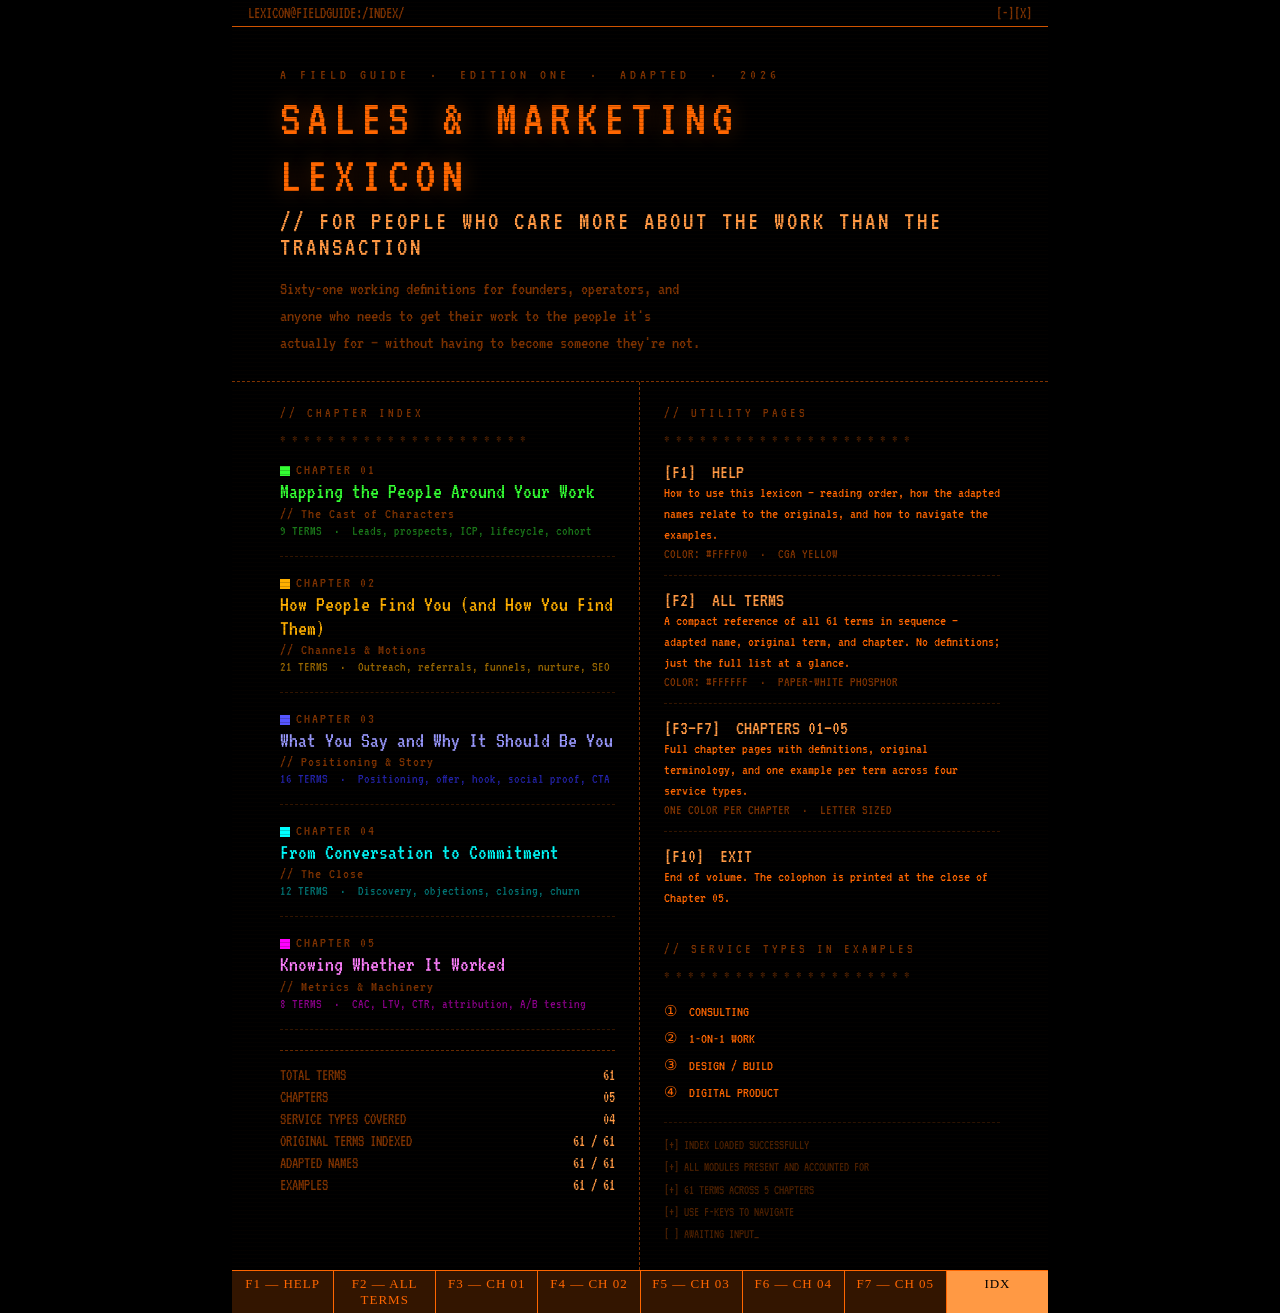
==== lexicon-tabbed.html @ b5d425e4 "Add lexicon-tabbed.html: 2-tab prototype (IDX + F2)" ====
<!DOCTYPE html>
<html lang="en">
<head>
<meta charset="UTF-8">
<meta name="viewport" content="width=816px">
<title>Sales &amp; Marketing Lexicon 2026</title>
<link rel="preconnect" href="https://fonts.googleapis.com">
<link href="https://fonts.googleapis.com/css2?family=VT323&display=swap" rel="stylesheet">
<style>
html,body{margin:0;padding:0;background:#000}
body{display:flex;flex-direction:column;align-items:center}
#app{width:816px}
.tab-panel{display:none}
.fk{cursor:pointer}
</style>
</head>
<body>
<div id="app">

<!-- ═══ TAB: IDX ═══ -->
<div class="tab-panel" data-tab="idx">
<div class="page">
<div class="titlebar">
  <div class="ts">LEXICON@FIELDGUIDE:/INDEX/</div>
  <div class="ts">[-][X]</div>
</div>
<div class="main">
  <div class="hero">
    <div class="vol">A FIELD GUIDE &nbsp;·&nbsp; EDITION ONE &nbsp;·&nbsp; ADAPTED &nbsp;·&nbsp; 2026</div>
    <div class="big-title">SALES &amp; MARKETING<br>LEXICON</div>
    <div class="big-sub">// FOR PEOPLE WHO CARE MORE ABOUT THE WORK THAN THE TRANSACTION</div>
    <div class="tagline">Sixty-one working definitions for founders, operators, and anyone who needs to get their work to the people it's actually for — without having to become someone they're not.</div>
  </div>
  <div class="index-body">
    <div class="col-left">
      <div class="sec-label">// CHAPTER INDEX</div>
      <div class="sec-rule">* * * * * * * * * * * * * * * * * * * * *</div>
      <div class="ch-row">
        <div class="ch-num"><span class="ch-dot green-dot"></span>CHAPTER 01</div>
        <div class="ch-name" style="color:#33FF33">Mapping the People Around Your Work</div>
        <div class="ch-sub2">// The Cast of Characters</div>
        <div class="ch-terms" style="color:#1a7a1a">9 TERMS &nbsp;·&nbsp; Leads, prospects, ICP, lifecycle, cohort</div>
      </div>
      <div class="ch-row">
        <div class="ch-num"><span class="ch-dot amber-dot"></span>CHAPTER 02</div>
        <div class="ch-name" style="color:#FFB000">How People Find You (and How You Find Them)</div>
        <div class="ch-sub2">// Channels &amp; Motions</div>
        <div class="ch-terms" style="color:#996800">21 TERMS &nbsp;·&nbsp; Outreach, referrals, funnels, nurture, SEO</div>
      </div>
      <div class="ch-row">
        <div class="ch-num"><span class="ch-dot blue-dot"></span>CHAPTER 03</div>
        <div class="ch-name" style="color:#9999FF">What You Say and Why It Should Be You</div>
        <div class="ch-sub2">// Positioning &amp; Story</div>
        <div class="ch-terms" style="color:#2222AA">16 TERMS &nbsp;·&nbsp; Positioning, offer, hook, social proof, CTA</div>
      </div>
      <div class="ch-row">
        <div class="ch-num"><span class="ch-dot cyan-dot"></span>CHAPTER 04</div>
        <div class="ch-name" style="color:#00FFFF">From Conversation to Commitment</div>
        <div class="ch-sub2">// The Close</div>
        <div class="ch-terms" style="color:#007777">12 TERMS &nbsp;·&nbsp; Discovery, objections, closing, churn</div>
      </div>
      <div class="ch-row">
        <div class="ch-num"><span class="ch-dot magenta-dot"></span>CHAPTER 05</div>
        <div class="ch-name" style="color:#FF80FF">Knowing Whether It Worked</div>
        <div class="ch-sub2">// Metrics &amp; Machinery</div>
        <div class="ch-terms" style="color:#880088">8 TERMS &nbsp;·&nbsp; CAC, LTV, CTR, attribution, A/B testing</div>
      </div>
      <div class="stats-block">
        <div class="stat-row"><span class="stat-label">TOTAL TERMS</span><span class="stat-val">61</span></div>
        <div class="stat-row"><span class="stat-label">CHAPTERS</span><span class="stat-val">05</span></div>
        <div class="stat-row"><span class="stat-label">SERVICE TYPES COVERED</span><span class="stat-val">04</span></div>
        <div class="stat-row"><span class="stat-label">ORIGINAL TERMS INDEXED</span><span class="stat-val">61 / 61</span></div>
        <div class="stat-row"><span class="stat-label">ADAPTED NAMES</span><span class="stat-val">61 / 61</span></div>
        <div class="stat-row"><span class="stat-label">EXAMPLES</span><span class="stat-val">61 / 61</span></div>
      </div>
    </div>
    <div class="col-right">
      <div class="sec-label">// UTILITY PAGES</div>
      <div class="sec-rule">* * * * * * * * * * * * * * * * * * * * *</div>
      <div class="util-block">
        <div class="util-row">
          <div class="util-key">[F1] &nbsp;HELP</div>
          <div class="util-desc">How to use this lexicon — reading order, how the adapted names relate to the originals, and how to navigate the examples.</div>
          <div class="util-sub">COLOR: #FFFF00 &nbsp;·&nbsp; CGA YELLOW</div>
        </div>
        <div class="util-row">
          <div class="util-key">[F2] &nbsp;ALL TERMS</div>
          <div class="util-desc">A compact reference of all 61 terms in sequence — adapted name, original term, and chapter. No definitions; just the full list at a glance.</div>
          <div class="util-sub">COLOR: #FFFFFF &nbsp;·&nbsp; PAPER-WHITE PHOSPHOR</div>
        </div>
        <div class="util-row">
          <div class="util-key">[F3–F7] &nbsp;CHAPTERS 01–05</div>
          <div class="util-desc">Full chapter pages with definitions, original terminology, and one example per term across four service types.</div>
          <div class="util-sub">ONE COLOR PER CHAPTER &nbsp;·&nbsp; LETTER SIZED</div>
        </div>
        <div class="util-row">
          <div class="util-key">[F10] &nbsp;EXIT</div>
          <div class="util-desc">End of volume. The colophon is printed at the close of Chapter 05.</div>
        </div>
      </div>
      <div class="sec-label" style="margin-top:20px">// SERVICE TYPES IN EXAMPLES</div>
      <div class="sec-rule">* * * * * * * * * * * * * * * * * * * * *</div>
      <div style="color:#FF6600;font-size:15px;line-height:1.8">
        <div>① &nbsp;CONSULTING</div>
        <div>② &nbsp;1-ON-1 WORK</div>
        <div>③ &nbsp;DESIGN / BUILD</div>
        <div>④ &nbsp;DIGITAL PRODUCT</div>
      </div>
      <div class="syslog">
        [+] INDEX LOADED SUCCESSFULLY<br>
        [+] ALL MODULES PRESENT AND ACCOUNTED FOR<br>
        [+] 61 TERMS ACROSS 5 CHAPTERS<br>
        [+] USE F-KEYS TO NAVIGATE<br>
        [&nbsp;] AWAITING INPUT<span class="blink">_</span>
      </div>
    </div>
  </div>
</div>
</div>
</div>

<!-- ═══ TAB: F2 — ALL TERMS ═══ -->
<div class="tab-panel" data-tab="f2">
<div class="page">
<div class="titlebar">
  <div class="ts">LEXICON@FIELDGUIDE:/ALL_TERMS/</div>
  <div class="ts">[-][X]</div>
</div>
<div class="ph" style="display:flex;justify-content:space-between;align-items:center">
  <div>
    <div class="ch-title">F 2 &nbsp;&nbsp; — &nbsp;&nbsp; A L L &nbsp; T E R M S</div>
    <div class="ch-sub">// FULL INDEX · 61 TERMS · 5 CHAPTERS · ADAPTED + ORIGINAL</div>
  </div>
  <div style="text-align:right;color:#666666;font-size:14px;letter-spacing:2px">VOL I OF I &nbsp;·&nbsp; ADAPTED ED.</div>
</div>
<div class="body">
  <div class="col">
    <div class="st" style="color:#33FF33">C H . 0 1 &nbsp;—&nbsp; P E O P L E</div>
    <div class="sr">* * * * * * * * * * * * * * * * * *</div>
    <div class="tr"><div style="color:#1a7a1a;font-size:13px">01</div><div class="tn" style="color:#80FF80">Contact</div><div class="to" style="color:#1a7a1a">// Lead</div></div>
    <div class="tr"><div style="color:#1a7a1a;font-size:13px">02</div><div class="tn" style="color:#80FF80">Unknown Contact</div><div class="to" style="color:#1a7a1a">// Cold Lead</div></div>
    <div class="tr"><div style="color:#1a7a1a;font-size:13px">03</div><div class="tn" style="color:#80FF80">Already-Curious Contact</div><div class="to" style="color:#1a7a1a">// Warm Lead</div></div>
    <div class="tr"><div style="color:#1a7a1a;font-size:13px">04</div><div class="tn" style="color:#80FF80">Relationship Contact</div><div class="to" style="color:#1a7a1a">// Friendly Informal</div></div>
    <div class="tr"><div style="color:#1a7a1a;font-size:13px">05</div><div class="tn" style="color:#80FF80">Good-Fit Contact</div><div class="to" style="color:#1a7a1a">// Qualified Lead</div></div>
    <div class="tr"><div style="color:#1a7a1a;font-size:13px">06</div><div class="tn" style="color:#80FF80">Someone You're Exploring With</div><div class="to" style="color:#1a7a1a">// Prospect</div></div>
    <div class="tr"><div style="color:#1a7a1a;font-size:13px">07</div><div class="tn" style="color:#80FF80">Your Ideal Person</div><div class="to" style="color:#1a7a1a">// ICP — Ideal Collaborator Profile</div></div>
    <div class="tr"><div style="color:#1a7a1a;font-size:13px">08</div><div class="tn" style="color:#80FF80">Where Someone Is With Your Work</div><div class="to" style="color:#1a7a1a">// Lifecycle Stage</div></div>
    <div class="tr"><div style="color:#1a7a1a;font-size:13px">09</div><div class="tn" style="color:#80FF80">A Group You Learn From Together</div><div class="to" style="color:#1a7a1a">// Cohort</div></div>
    <div class="st" style="color:#FFB000;margin-top:12px">C H . 0 2 &nbsp;—&nbsp; C H A N N E L S</div>
    <div class="sr">* * * * * * * * * * * * * * * * * *</div>
    <div class="tr"><div style="color:#996800;font-size:13px">10</div><div class="tn" style="color:#FFD066">Reaching Out Directly</div><div class="to" style="color:#996800">// Direct Outreach</div></div>
    <div class="tr"><div style="color:#996800;font-size:13px">11</div><div class="tn" style="color:#FFD066">Reaching Out Cold</div><div class="to" style="color:#996800">// Cold Outreach / Cold Email / Cold Call</div></div>
    <div class="tr"><div style="color:#996800;font-size:13px">12</div><div class="tn" style="color:#FFD066">An Introduction Through Someone You Both Know</div><div class="to" style="color:#996800">// Warm Intro</div></div>
    <div class="tr"><div style="color:#996800;font-size:13px">13</div><div class="tn" style="color:#FFD066">A Recommendation</div><div class="to" style="color:#996800">// Referral</div></div>
    <div class="tr"><div style="color:#996800;font-size:13px">14</div><div class="tn" style="color:#FFD066">People Finding You Naturally</div><div class="to" style="color:#996800">// Organic Reach / Organic Marketing</div></div>
    <div class="tr"><div style="color:#996800;font-size:13px">15</div><div class="tn" style="color:#FFD066">Sharing Without Paid Promotion</div><div class="to" style="color:#996800">// Organic Socials</div></div>
    <div class="tr"><div style="color:#996800;font-size:13px">16</div><div class="tn" style="color:#FFD066">A Gap Worth Filling</div><div class="to" style="color:#996800">// Hole in the Market</div></div>
    <div class="tr"><div style="color:#996800;font-size:13px">17</div><div class="tn" style="color:#FFD066">Scrappy, Creative Visibility</div><div class="to" style="color:#996800">// Pirate Marketing</div></div>
    <div class="tr"><div style="color:#996800;font-size:13px">18</div><div class="tn" style="color:#FFD066">Experimenting to Find What Reaches People</div><div class="to" style="color:#996800">// Growth Hacking</div></div>
    <div class="tr"><div style="color:#996800;font-size:13px">19</div><div class="tn" style="color:#FFD066">Unexpected Presence</div><div class="to" style="color:#996800">// Guerrilla Marketing</div></div>
    <div class="tr"><div style="color:#996800;font-size:13px">20</div><div class="tn" style="color:#FFD066">Collaborating to Reach Each Other's Communities</div><div class="to" style="color:#996800">// Partnerships / Co-marketing</div></div>
  </div>
  <div class="col">
    <div class="st" style="color:#FFB000">C H . 0 2 &nbsp;( C O N T I N U E D )</div>
    <div class="sr">* * * * * * * * * * * * * * * * * *</div>
    <div class="tr"><div style="color:#996800;font-size:13px">21</div><div class="tn" style="color:#FFD066">A Series of Touchpoints Over Time</div><div class="to" style="color:#996800">// Sequence / Drip Campaign</div></div>
    <div class="tr"><div style="color:#996800;font-size:13px">22</div><div class="tn" style="color:#FFD066">A Moment of Contact</div><div class="to" style="color:#996800">// Touchpoint</div></div>
    <div class="tr"><div style="color:#996800;font-size:13px">23</div><div class="tn" style="color:#FFD066">Staying in Touch</div><div class="to" style="color:#996800">// Follow-up</div></div>
    <div class="tr"><div style="color:#996800;font-size:13px">24</div><div class="tn" style="color:#FFD066">Staying Present for Someone Not Ready Yet</div><div class="to" style="color:#996800">// Nurturing</div></div>
    <div class="tr"><div style="color:#996800;font-size:13px">25</div><div class="tn" style="color:#FFD066">The Path from Discovery to Engagement</div><div class="to" style="color:#996800">// Funnel</div></div>
    <div class="tr"><div style="color:#996800;font-size:13px">26</div><div class="tn" style="color:#FFD066">Early / Middle / Late in Someone's Journey</div><div class="to" style="color:#996800">// TOFU / MOFU / BOFU</div></div>
    <div class="tr"><div style="color:#996800;font-size:13px">27</div><div class="tn" style="color:#FFD066">Something Useful You Offer Freely</div><div class="to" style="color:#996800">// Lead Magnet</div></div>
    <div class="tr"><div style="color:#996800;font-size:13px">28</div><div class="tn" style="color:#FFD066">A Focused Page for One Purpose</div><div class="to" style="color:#996800">// Landing Page</div></div>
    <div class="tr"><div style="color:#996800;font-size:13px">29</div><div class="tn" style="color:#FFD066">What Someone Sees First</div><div class="to" style="color:#996800">// Above the Fold</div></div>
    <div class="tr"><div style="color:#996800;font-size:13px">30</div><div class="tn" style="color:#FFD066">Getting Someone's Contact Information</div><div class="to" style="color:#996800">// Contact Capture</div></div>
    <div class="st" style="color:#9999FF;margin-top:12px">C H . 0 3 &nbsp;—&nbsp; P O S I T I O N I N G</div>
    <div class="sr">* * * * * * * * * * * * * * * * * *</div>
    <div class="tr"><div style="color:#2222AA;font-size:13px">31</div><div class="tn" style="color:#BBBBFF">Where You Fit in Someone's Mind</div><div class="to" style="color:#2222AA">// Positioning</div></div>
    <div class="tr"><div style="color:#2222AA;font-size:13px">32</div><div class="tn" style="color:#BBBBFF">Your Core Reason to Choose You</div><div class="to" style="color:#2222AA">// Value Proposition</div></div>
    <div class="tr"><div style="color:#2222AA;font-size:13px">33</div><div class="tn" style="color:#BBBBFF">When the Work Starts Pulling Itself</div><div class="to" style="color:#2222AA">// Product-Market Fit / PMF</div></div>
    <div class="tr"><div style="color:#2222AA;font-size:13px">34</div><div class="tn" style="color:#BBBBFF">What Makes You Distinct and Keeps It That Way</div><div class="to" style="color:#2222AA">// Differentiation / Moat</div></div>
    <div class="tr"><div style="color:#2222AA;font-size:13px">35</div><div class="tn" style="color:#BBBBFF">Your Sharpest Entry Point</div><div class="to" style="color:#2222AA">// Wedge</div></div>
    <div class="tr"><div style="color:#2222AA;font-size:13px">36</div><div class="tn" style="color:#BBBBFF">The First Group You're Actually For</div><div class="to" style="color:#2222AA">// Beachhead Market</div></div>
    <div class="tr"><div style="color:#2222AA;font-size:13px">37</div><div class="tn" style="color:#BBBBFF">How Big the Space Is and How Much Is Yours</div><div class="to" style="color:#2222AA">// TAM / SAM / SOM</div></div>
    <div class="tr"><div style="color:#2222AA;font-size:13px">38</div><div class="tn" style="color:#BBBBFF">Defining What You Do Rather Than Competing</div><div class="to" style="color:#2222AA">// Category Creation</div></div>
    <div class="tr"><div style="color:#2222AA;font-size:13px">39</div><div class="tn" style="color:#BBBBFF">The Opening That Earns Attention</div><div class="to" style="color:#2222AA">// Hook</div></div>
    <div class="tr"><div style="color:#2222AA;font-size:13px">40</div><div class="tn" style="color:#BBBBFF">A Brief Clear Explanation of What You Do</div><div class="to" style="color:#2222AA">// Pitch / Elevator Pitch</div></div>
  </div>
  <div class="col">
    <div class="st" style="color:#9999FF">C H . 0 3 &nbsp;( C O N T I N U E D )</div>
    <div class="sr">* * * * * * * * * * * * * * * * * *</div>
    <div class="tr"><div style="color:#2222AA;font-size:13px">41</div><div class="tn" style="color:#BBBBFF">The Full Proposition</div><div class="to" style="color:#2222AA">// Offer</div></div>
    <div class="tr"><div style="color:#2222AA;font-size:13px">42</div><div class="tn" style="color:#BBBBFF">The Three Jobs of a Page</div><div class="to" style="color:#2222AA">// Headline, Subhead &amp; Body</div></div>
    <div class="tr"><div style="color:#2222AA;font-size:13px">43</div><div class="tn" style="color:#BBBBFF">Evidence That Others Found It Valuable</div><div class="to" style="color:#2222AA">// Social Proof</div></div>
    <div class="tr"><div style="color:#2222AA;font-size:13px">44</div><div class="tn" style="color:#BBBBFF">A Real Reason to Act Now Rather Than Later</div><div class="to" style="color:#2222AA">// Urgency / Scarcity</div></div>
    <div class="tr"><div style="color:#2222AA;font-size:13px">45</div><div class="tn" style="color:#BBBBFF">The One Thing You're Asking Someone to Do</div><div class="to" style="color:#2222AA">// Call to Action / CTA</div></div>
    <div class="tr"><div style="color:#2222AA;font-size:13px">46</div><div class="tn" style="color:#BBBBFF">Plainly Asking for What You Want</div><div class="to" style="color:#2222AA">// Direct Ask</div></div>
    <div class="st" style="color:#00FFFF;margin-top:10px">C H . 0 4 &nbsp;—&nbsp; C O M M I T M E N T</div>
    <div class="sr">* * * * * * * * * * * * * * * * * *</div>
    <div class="tr"><div style="color:#007777;font-size:13px">47</div><div class="tn" style="color:#80FFFF">The First Real Conversation</div><div class="to" style="color:#007777">// Discovery Call</div></div>
    <div class="tr"><div style="color:#007777;font-size:13px">48</div><div class="tn" style="color:#80FFFF">Showing What You Do in Context</div><div class="to" style="color:#007777">// Demo</div></div>
    <div class="tr"><div style="color:#007777;font-size:13px">49</div><div class="tn" style="color:#80FFFF">Responding to Hesitation Without Deflecting</div><div class="to" style="color:#007777">// Objection Handling</div></div>
    <div class="tr"><div style="color:#007777;font-size:13px">50</div><div class="tn" style="color:#80FFFF">Testing Whether Someone Is Ready</div><div class="to" style="color:#007777">// Trial Close</div></div>
    <div class="tr"><div style="color:#007777;font-size:13px">51</div><div class="tn" style="color:#80FFFF">The Moment of Decision</div><div class="to" style="color:#007777">// Close</div></div>
    <div class="tr"><div style="color:#007777;font-size:13px">52</div><div class="tn" style="color:#80FFFF">An Invitation Rather Than a Push</div><div class="to" style="color:#007777">// Soft Close</div></div>
    <div class="tr"><div style="color:#007777;font-size:13px">53</div><div class="tn" style="color:#80FFFF">A Direct Request for a Decision Now</div><div class="to" style="color:#007777">// Hard Close</div></div>
    <div class="tr"><div style="color:#007777;font-size:13px">54</div><div class="tn" style="color:#80FFFF">Moving Forward as Though the Decision Is Made</div><div class="to" style="color:#007777">// Assumptive Close</div></div>
    <div class="tr"><div style="color:#007777;font-size:13px">55</div><div class="tn" style="color:#80FFFF">The Paperwork That Makes It Real</div><div class="to" style="color:#007777">// Deal / Contract / LOI</div></div>
    <div class="tr"><div style="color:#007777;font-size:13px">56</div><div class="tn" style="color:#80FFFF">Passing Responsibility to the Next Stage</div><div class="to" style="color:#007777">// Handoff</div></div>
    <div class="tr"><div style="color:#007777;font-size:13px">57</div><div class="tn" style="color:#80FFFF">Any Time Someone Takes the Next Step</div><div class="to" style="color:#007777">// Conversion</div></div>
    <div class="tr"><div style="color:#007777;font-size:13px">58</div><div class="tn" style="color:#80FFFF">People Who Stop Engaging or Leave</div><div class="to" style="color:#007777">// Churn</div></div>
    <div class="st" style="color:#FF80FF;margin-top:10px">C H . 0 5 &nbsp;—&nbsp; M E T R I C S</div>
    <div class="sr">* * * * * * * * * * * * * * * * * *</div>
    <div class="tr"><div style="color:#880088;font-size:13px">59</div><div class="tn" style="color:#FF80FF">What It Actually Costs to Bring Someone New In</div><div class="to" style="color:#880088">// CAC — Customer Acquisition Cost</div></div>
    <div class="tr"><div style="color:#880088;font-size:13px">60</div><div class="tn" style="color:#FF80FF">What One Person Is Worth Over Time</div><div class="to" style="color:#880088">// LTV — Lifetime Value</div></div>
    <div class="tr"><div style="color:#880088;font-size:13px">61</div><div class="tn" style="color:#FF80FF">How Often Interest Turns Into Something Real</div><div class="to" style="color:#880088">// Win Rate / Close Rate</div></div>
    <div class="tr"><div style="color:#880088;font-size:13px">62</div><div class="tn" style="color:#FF80FF">Whether Your Opening Is Doing Its Job</div><div class="to" style="color:#880088">// CTR — Click-Through Rate</div></div>
    <div class="tr"><div style="color:#880088;font-size:13px">63</div><div class="tn" style="color:#FF80FF">Whether People Are Opening What You Send</div><div class="to" style="color:#880088">// Open Rate</div></div>
    <div class="tr"><div style="color:#880088;font-size:13px">64</div><div class="tn" style="color:#FF80FF">Whether People Are Actually Responding</div><div class="to" style="color:#880088">// Reply Rate</div></div>
    <div class="tr"><div style="color:#880088;font-size:13px">65</div><div class="tn" style="color:#FF80FF">Which of Your Efforts Actually Led Here</div><div class="to" style="color:#880088">// Attribution</div></div>
    <div class="tr"><div style="color:#880088;font-size:13px">66</div><div class="tn" style="color:#FF80FF">Replacing Guesswork With a Small Honest Experiment</div><div class="to" style="color:#880088">// A/B Test</div></div>
  </div>
</div>
<div class="syslog">
  [+] ALL TERMS LOADED &nbsp;·&nbsp; 61 TERMS ACROSS 5 CHAPTERS &nbsp;·&nbsp; FOR DEFINITIONS SEE F3–F7 &nbsp;·&nbsp; [&nbsp;] AWAITING INPUT<span class="blink">_</span>
</div>
</div>
</div>

<!-- ═══ SHARED TAB BAR ═══ -->
<div class="fkbar">
  <div class="fk dk" data-tab="f1">F1 — HELP</div>
  <div class="fk dk" data-tab="f2">F2 — ALL TERMS</div>
  <div class="fk dk" data-tab="f3">F3 — CH 01</div>
  <div class="fk dk" data-tab="f4">F4 — CH 02</div>
  <div class="fk dk" data-tab="f5">F5 — CH 03</div>
  <div class="fk dk" data-tab="f6">F6 — CH 04</div>
  <div class="fk dk" data-tab="f7">F7 — CH 05</div>
  <div class="fk dk" data-tab="idx">IDX</div>
</div>

</div><!-- #app -->

<script>
const STYLES = {
  idx: `
*{box-sizing:border-box;margin:0;padding:0}
.page{background:#000;color:#FF6600;font-family:'VT323','Courier New',monospace;width:816px;min-height:1056px;position:relative;overflow:hidden;display:flex;flex-direction:column}
.page::after{content:'';position:absolute;inset:0;background:repeating-linear-gradient(0deg,transparent,transparent 3px,rgba(18,8,0,0.2) 3px,rgba(18,8,0,0.2) 4px);pointer-events:none;z-index:10}
.titlebar{border-bottom:1px solid #FF6600;padding:5px 16px;display:flex;justify-content:space-between;background:#000;flex-shrink:0}
.ts{font-size:16px;color:#803300}
.main{flex:1;display:flex;flex-direction:column;padding:0}
.hero{padding:40px 48px 24px;border-bottom:1px dashed #803300}
.vol{color:#803300;font-size:15px;letter-spacing:4px;margin-bottom:8px}
.big-title{color:#FF6600;font-size:52px;letter-spacing:6px;line-height:1.1;text-shadow:0 0 20px rgba(255,102,0,0.3)}
.big-sub{color:#FF9944;font-size:26px;letter-spacing:3px;margin-top:4px}
.tagline{color:#803300;font-size:18px;line-height:1.5;margin-top:16px;max-width:60ch}
.index-body{display:grid;grid-template-columns:1fr 1fr;flex:1}
.col-left{padding:24px 24px 24px 48px;border-right:1px dashed #803300}
.col-right{padding:24px 48px 24px 24px}
.sec-label{color:#803300;font-size:14px;letter-spacing:3px;margin-bottom:12px}
.sec-rule{color:#4D2000;font-size:14px;margin-bottom:16px}
.ch-row{margin-bottom:18px;padding-bottom:18px;border-bottom:1px dashed #331500}
.ch-row:last-child{border-bottom:none}
.ch-num{color:#803300;font-size:15px;letter-spacing:2px}
.ch-name{font-size:22px;line-height:1.1;margin:2px 0}
.ch-sub2{color:#803300;font-size:15px;letter-spacing:1px}
.ch-terms{color:#4D2000;font-size:14px;margin-top:3px}
.ch-dot{display:inline-block;width:10px;height:10px;margin-right:6px;vertical-align:middle}
.green-dot{background:#33FF33}.amber-dot{background:#FFB000}.blue-dot{background:#5555FF}.cyan-dot{background:#00FFFF}.magenta-dot{background:#FF00FF}
.util-block{margin-top:0}
.util-row{margin-bottom:14px;padding-bottom:14px;border-bottom:1px dashed #331500}
.util-row:last-child{border-bottom:none}
.util-key{font-size:20px;color:#FF9944}
.util-desc{color:#FF6600;font-size:15px;line-height:1.4}
.util-sub{color:#803300;font-size:14px;margin-top:2px}
.stats-block{margin-top:20px;padding-top:16px;border-top:1px dashed #803300}
.stat-row{display:flex;justify-content:space-between;font-size:16px;margin-bottom:6px}
.stat-label{color:#803300}
.stat-val{color:#FF9944}
.syslog{color:#4D2000;font-size:13px;line-height:1.7;margin-top:16px;padding-top:12px;border-top:1px dashed #331500}
.blink{animation:bl 1.1s step-end infinite}
@keyframes bl{0%,100%{opacity:1}50%{opacity:0}}
.fkbar{border-top:1px solid #FF6600;display:flex;background:#000;z-index:11}
.fk{flex:1;border-right:1px solid #FF6600;padding:5px 2px;text-align:center;font-size:13px;letter-spacing:1px;cursor:pointer}
.fk:last-child{border-right:none}
.dk{background:#331500;color:#FF6600}
.ak{background:#FF9944;color:#000}
`,
  f2: `
*{box-sizing:border-box;margin:0;padding:0}
.page{background:#000;color:#FFFFFF;font-family:'VT323','Courier New',monospace;width:816px;min-height:1056px;position:relative;overflow:hidden;display:flex;flex-direction:column}
.page::after{content:'';position:absolute;inset:0;background:repeating-linear-gradient(0deg,transparent,transparent 3px,rgba(15,15,15,0.15) 3px,rgba(15,15,15,0.15) 4px);pointer-events:none;z-index:10}
.titlebar{border-bottom:1px solid #FFFFFF;padding:5px 16px;display:flex;justify-content:space-between;background:#000;flex-shrink:0}
.ts{font-size:16px;color:#666666}
.ph{padding:10px 20px;border-bottom:1px dashed #666666}
.ch-title{font-size:20px;color:#FFFFFF;letter-spacing:4px}
.ch-sub{color:#666666;font-size:15px;letter-spacing:2px}
.body{flex:1;display:grid;grid-template-columns:1fr 1fr 1fr;padding:0}
.col{padding:10px 12px;border-right:1px dashed #333333}
.col:last-child{border-right:none}
.st{font-size:15px;letter-spacing:3px;margin-bottom:4px}
.sr{color:#333333;font-size:13px;margin-bottom:6px}
.tr{margin-bottom:5px;padding-bottom:5px;border-bottom:1px solid #111111}
.tr:last-child{border-bottom:none;margin-bottom:0}
.tn{font-size:16px;line-height:1.15;display:inline}
.to{font-size:13px;line-height:1.2}
.syslog{color:#333333;font-size:13px;line-height:1.6;padding:8px 20px;border-top:1px dashed #333333;flex-shrink:0}
.blink{animation:bl 1.1s step-end infinite}
@keyframes bl{0%,100%{opacity:1}50%{opacity:0}}
.fkbar{border-top:1px solid #FFFFFF;display:flex;background:#000;z-index:11}
.fk{flex:1;border-right:1px solid #FFFFFF;padding:5px 2px;text-align:center;font-size:13px;letter-spacing:1px;cursor:pointer}
.fk:last-child{border-right:none}
.dk{background:#1a1a1a;color:#FFFFFF}
.ak{background:#CCCCCC;color:#000}
`
};

function switchTab(id) {
  if (!STYLES[id]) return;
  let s = document.getElementById('tab-style');
  if (!s) { s = document.createElement('style'); s.id = 'tab-style'; document.head.appendChild(s); }
  s.textContent = STYLES[id];
  document.querySelectorAll('.tab-panel').forEach(p => p.style.display = p.dataset.tab === id ? 'block' : 'none');
  document.querySelectorAll('.fk').forEach(b => b.className = 'fk ' + (b.dataset.tab === id ? 'ak' : 'dk'));
}

document.querySelectorAll('.fk').forEach(b => b.addEventListener('click', () => switchTab(b.dataset.tab)));
switchTab('idx');
</script>
</body>
</html>
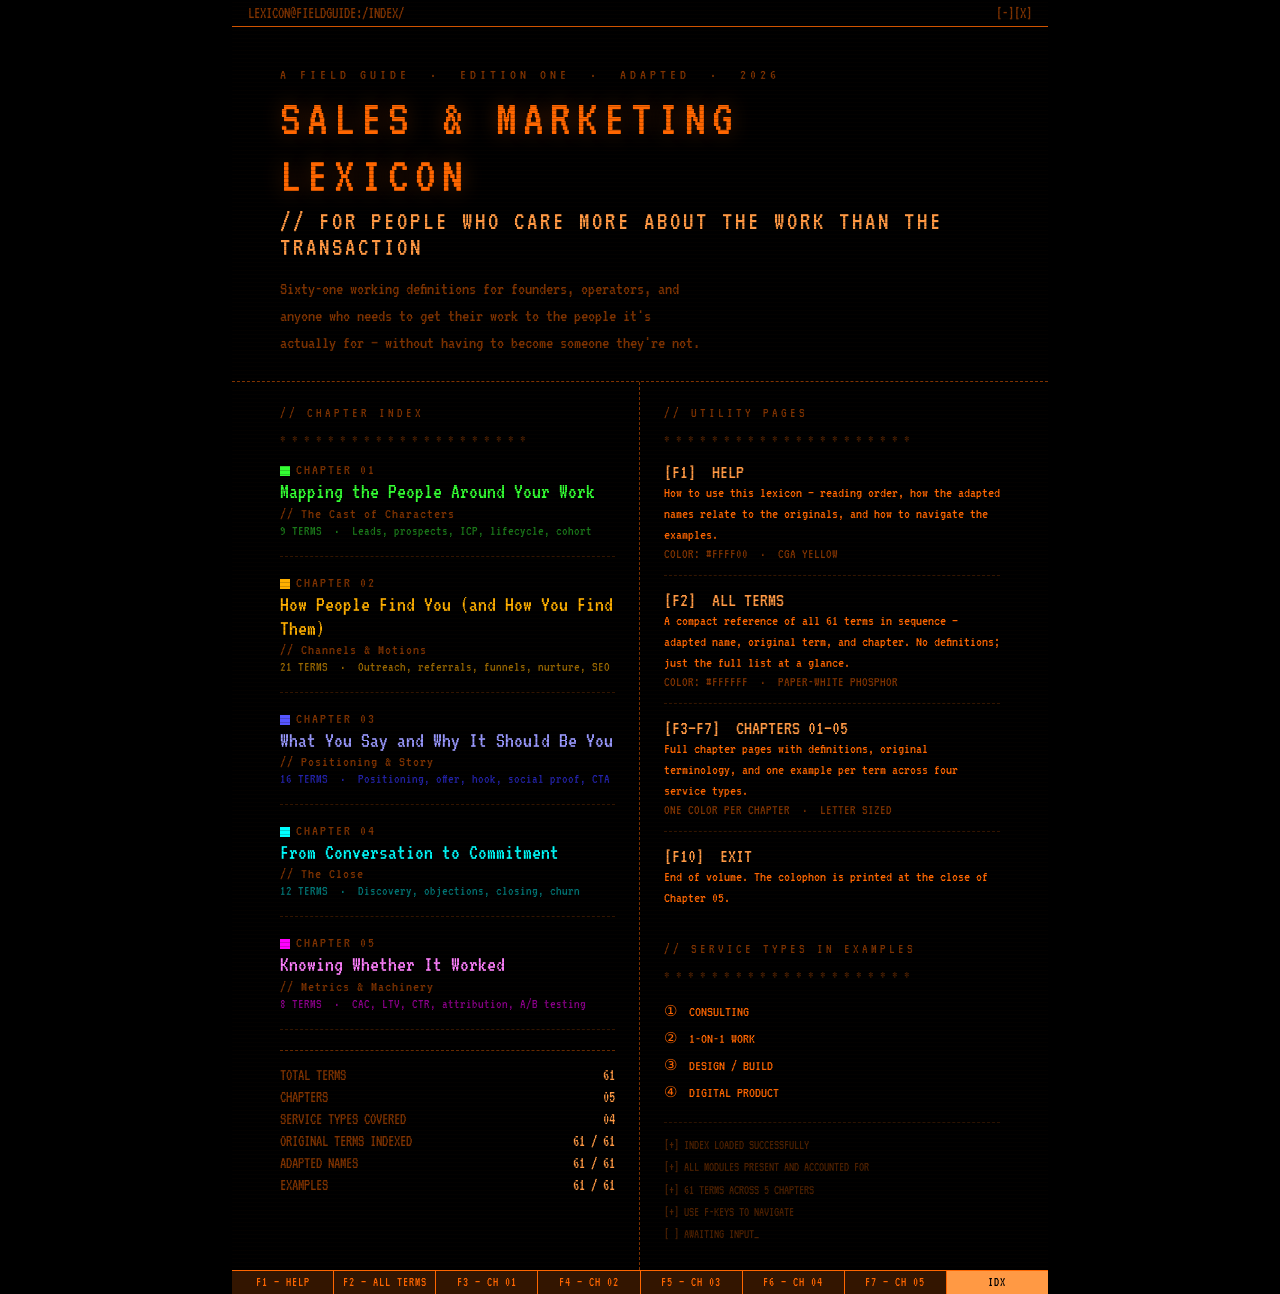
==== commit 820fa1c0: "Fix tab bar font to match body (VT323)" ====
--- a/lexicon-tabbed.html
+++ b/lexicon-tabbed.html
@@ -11,7 +11,7 @@
 body{display:flex;flex-direction:column;align-items:center}
 #app{width:816px}
 .tab-panel{display:none}
-.fk{cursor:pointer}
+.fk{cursor:pointer;font-family:'VT323','Courier New',monospace}
 </style>
 </head>
 <body>
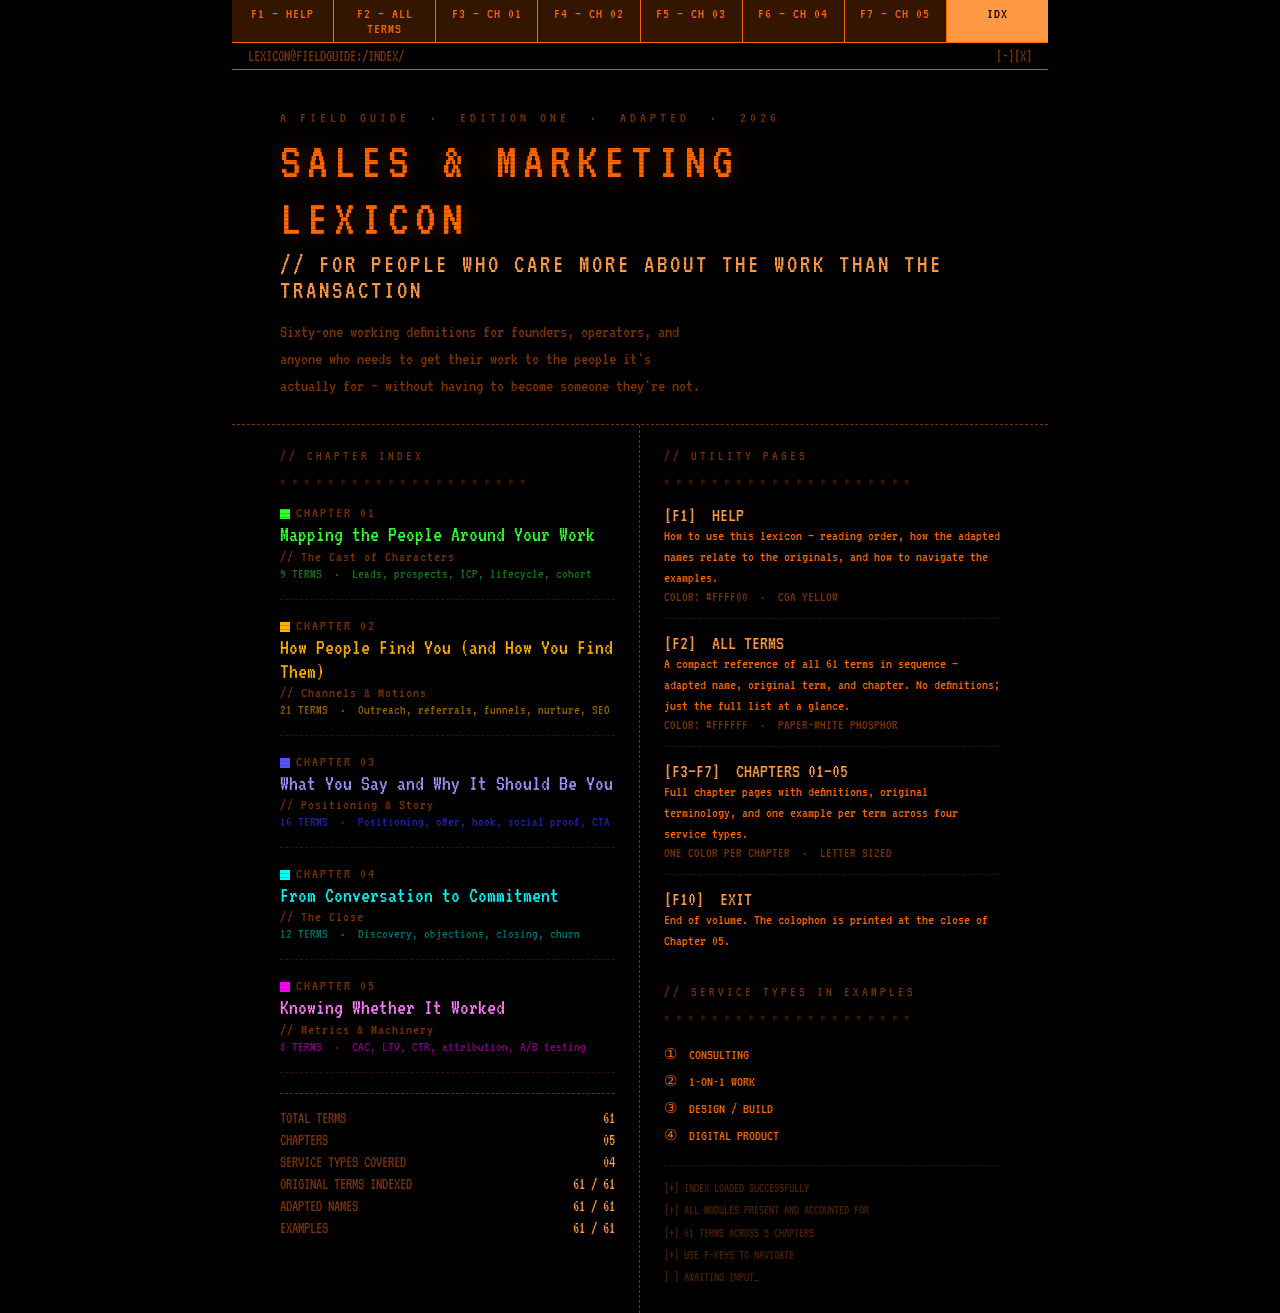
==== commit 45c467eb: "Move tab bar to top of page" ====
--- a/lexicon-tabbed.html
+++ b/lexicon-tabbed.html
@@ -6,18 +6,30 @@
 <title>Sales &amp; Marketing Lexicon 2026</title>
 <link rel="preconnect" href="https://fonts.googleapis.com">
 <link href="https://fonts.googleapis.com/css2?family=VT323&display=swap" rel="stylesheet">
+<link id="tab-style" rel="stylesheet" href="styles/tab-idx.css">
 <style>
 html,body{margin:0;padding:0;background:#000}
 body{display:flex;flex-direction:column;align-items:center}
 #app{width:816px}
 .tab-panel{display:none}
-.fk{cursor:pointer;font-family:'VT323','Courier New',monospace}
 </style>
 </head>
 <body>
 <div id="app">
 
-<!-- ═══ TAB: IDX ═══ -->
+<!-- ═══ SHARED TAB BAR ═══ -->
+<div class="fkbar">
+  <div class="fk dk" data-tab="f1">F1 — HELP</div>
+  <div class="fk dk" data-tab="f2">F2 — ALL TERMS</div>
+  <div class="fk dk" data-tab="f3">F3 — CH 01</div>
+  <div class="fk dk" data-tab="f4">F4 — CH 02</div>
+  <div class="fk dk" data-tab="f5">F5 — CH 03</div>
+  <div class="fk dk" data-tab="f6">F6 — CH 04</div>
+  <div class="fk dk" data-tab="f7">F7 — CH 05</div>
+  <div class="fk dk" data-tab="idx">IDX</div>
+</div>
+
+<!-- ═══ IDX — INDEX ═══ -->
 <div class="tab-panel" data-tab="idx">
 <div class="page">
 <div class="titlebar">
@@ -119,7 +131,103 @@
 </div>
 </div>
 
-<!-- ═══ TAB: F2 — ALL TERMS ═══ -->
+<!-- ═══ F1 — HELP ═══ -->
+<div class="tab-panel" data-tab="f1">
+<div class="page">
+<div class="titlebar">
+  <div class="ts">LEXICON@FIELDGUIDE:/HELP/</div>
+  <div class="ts">[-][X]</div>
+</div>
+<div class="ph" style="display:flex;justify-content:space-between;align-items:flex-start">
+  <div>
+    <div class="ch-title">F 1 &nbsp;&nbsp; — &nbsp;&nbsp; H E L P</div>
+    <div class="ch-sub">// HOW TO READ AND USE THIS LEXICON</div>
+  </div>
+  <div style="text-align:right">
+    <div style="color:#444400;font-size:14px;letter-spacing:2px">UTILITY PAGE &nbsp;·&nbsp; ADAPTED ED.</div>
+    <div style="display:flex;gap:16px;justify-content:flex-end;margin-top:4px">
+      <div style="font-size:14px;color:#FFFF00">TOTAL TERMS <span style="color:#FFFF88">61</span></div>
+      <div style="font-size:14px;color:#FFFF00">STATUS <span class="tag">LOADED</span></div>
+    </div>
+  </div>
+</div>
+<div class="main">
+  <div class="col">
+    <div class="st">W H A T &nbsp; T H I S &nbsp; I S</div>
+    <div class="sr">* * * * * * * * * * * * * * * * * * * * *</div>
+    <div class="block">
+      <div class="bh">An adapted vocabulary guide</div>
+      <div class="bd">This lexicon takes the standard language of sales and marketing and reframes it for people whose primary motivation is their work — not the transaction. Every term has been renamed to describe its actual function, with the original industry term kept in brackets so you can use both languages fluently.</div>
+    </div>
+    <div class="block">
+      <div class="bh">Who it's for</div>
+      <div class="bd">Consultants, coaches, designers, developers, and anyone selling a digital product who needs to understand the mechanics of connecting their work to the people who need it — without adopting the mindset of a salesperson.</div>
+    </div>
+    <div class="block">
+      <div class="bh">How the terms are structured</div>
+      <div class="bd">Each entry has three parts:</div>
+      <div class="bsub">
+        <span style="color:#FFFF88">ADAPTED NAME</span> — what the term actually describes in plain language<br>
+        <span style="color:#888800">// ORIGINAL TERM</span> — the industry-standard name you'll encounter in the wild<br>
+        <span style="color:#FFFF00">DEFINITION</span> — what it means and why it matters<br>
+        <span style="color:#444400">[+] EXAMPLE</span> — one concrete example from one of four service types
+      </div>
+    </div>
+    <div class="block">
+      <div class="bh">The four service types in examples</div>
+      <div class="bsub" style="line-height:1.9">
+        <span style="color:#FFFF88">① CONSULTING</span> — advisory or strategic engagements<br>
+        <span style="color:#FFFF88">② 1-ON-1 WORK</span> — coaching, mentoring, therapy, tutoring<br>
+        <span style="color:#FFFF88">③ DESIGN / BUILD</span> — client projects, commissioned work<br>
+        <span style="color:#FFFF88">④ DIGITAL PRODUCT</span> — courses, tools, templates, software
+      </div>
+    </div>
+    <div class="block">
+      <div class="bh">Reading order</div>
+      <div class="bd">Chapters are designed to follow the natural arc of getting work to people: first understand who they are (Ch.01), then how to reach them (Ch.02), then what to say (Ch.03), then how to reach agreement (Ch.04), then how to measure what worked (Ch.05). You can also dip in anywhere.</div>
+    </div>
+  </div>
+  <div class="col">
+    <div class="st">N A V I G A T I O N</div>
+    <div class="sr">* * * * * * * * * * * * * * * * * * * * *</div>
+    <div class="block">
+      <div class="bh">Function key reference</div>
+      <div style="margin-top:6px">
+        <div class="nav-row"><div class="nav-key">F1</div><div class="nav-desc">HELP — this page. How the lexicon works, how terms are structured, how to navigate.</div></div>
+        <div class="nav-row"><div class="nav-key">F2</div><div class="nav-desc">ALL TERMS — compact full-index of all 61 terms. Adapted names, originals, and chapter reference. No definitions.</div></div>
+        <div class="nav-row"><div class="nav-key">F3</div><div class="nav-desc" style="color:#33FF33">CHAPTER 01 — Mapping the People Around Your Work (9 terms)</div></div>
+        <div class="nav-row"><div class="nav-key">F4</div><div class="nav-desc" style="color:#FFB000">CHAPTER 02 — How People Find You and How You Find Them (21 terms)</div></div>
+        <div class="nav-row"><div class="nav-key">F5</div><div class="nav-desc" style="color:#9999FF">CHAPTER 03 — What You Say and Why It Should Be You (16 terms)</div></div>
+        <div class="nav-row"><div class="nav-key">F6</div><div class="nav-desc" style="color:#00FFFF">CHAPTER 04 — From Conversation to Commitment (12 terms)</div></div>
+        <div class="nav-row"><div class="nav-key">F7</div><div class="nav-desc" style="color:#FF80FF">CHAPTER 05 — Knowing Whether It Worked (8 terms)</div></div>
+        <div class="nav-row"><div class="nav-key">IDX</div><div class="nav-desc">INDEX — overview of all chapters and utility pages.</div></div>
+      </div>
+    </div>
+    <div class="block">
+      <div class="bh">Color coding</div>
+      <div class="bsub" style="line-height:2">
+        <span class="color-swatch" style="background:#33FF33"></span><span style="color:#33FF33">Phosphor Green</span> &nbsp;Ch.01 — People<br>
+        <span class="color-swatch" style="background:#FFB000"></span><span style="color:#FFB000">Phosphor Amber</span> &nbsp;Ch.02 — Channels<br>
+        <span class="color-swatch" style="background:#5555FF"></span><span style="color:#9999FF">CGA Blue</span> &nbsp;Ch.03 — Positioning<br>
+        <span class="color-swatch" style="background:#00FFFF"></span><span style="color:#00FFFF">Cyan</span> &nbsp;Ch.04 — Commitment<br>
+        <span class="color-swatch" style="background:#FF00FF"></span><span style="color:#FF80FF">Magenta</span> &nbsp;Ch.05 — Metrics<br>
+        <span class="color-swatch" style="background:#FF6600"></span><span style="color:#FF9944">C64 Orange</span> &nbsp;Index<br>
+        <span class="color-swatch" style="background:#FFFF00"></span><span style="color:#FFFF88">CGA Yellow</span> &nbsp;Help (this page)<br>
+        <span class="color-swatch" style="background:#FFFFFF"></span><span style="color:#FFF">Paper White</span> &nbsp;All Terms
+      </div>
+    </div>
+    <div class="syslog">
+      [+] HELP MODULE LOADED<br>
+      [+] ALL PAGES PRESENT: INDEX + HELP + ALL TERMS + CH01–CH05<br>
+      [+] USE F-KEYS TO NAVIGATE<br>
+      [&nbsp;] AWAITING INPUT<span class="blink">_</span>
+    </div>
+  </div>
+</div>
+</div>
+</div>
+
+<!-- ═══ F2 — ALL TERMS ═══ -->
 <div class="tab-panel" data-tab="f2">
 <div class="page">
 <div class="titlebar">
@@ -227,105 +335,363 @@
 </div>
 </div>
 
-<!-- ═══ SHARED TAB BAR ═══ -->
-<div class="fkbar">
-  <div class="fk dk" data-tab="f1">F1 — HELP</div>
-  <div class="fk dk" data-tab="f2">F2 — ALL TERMS</div>
-  <div class="fk dk" data-tab="f3">F3 — CH 01</div>
-  <div class="fk dk" data-tab="f4">F4 — CH 02</div>
-  <div class="fk dk" data-tab="f5">F5 — CH 03</div>
-  <div class="fk dk" data-tab="f6">F6 — CH 04</div>
-  <div class="fk dk" data-tab="f7">F7 — CH 05</div>
-  <div class="fk dk" data-tab="idx">IDX</div>
-</div>
+<!-- ═══ F3 — CHAPTER 01 (GREEN) ═══ -->
+<div class="tab-panel" data-tab="f3">
+<div class="page">
+  <div class="titlebar">
+    <div class="titlebar-side">LEXICON@FIELDGUIDE:/CH01/CAST_OF_CHARACTERS/</div>
+    <div class="titlebar-side">[-][X]</div>
+  </div>
+  <div class="body">
+    <div class="panel" style="grid-column:1/-1;border-left:none;border-right:none;border-top:none;padding:10px 16px 8px;display:flex;justify-content:space-between;align-items:flex-start">
+      <div>
+        <div class="sec-title" style="font-size:19px">C H A P T E R &nbsp; O N E</div>
+        <div style="color:#1a8a1a;font-size:16px;letter-spacing:2px">// MAPPING THE PEOPLE AROUND YOUR WORK</div>
+      </div>
+      <div style="text-align:right">
+        <div class="label-sm">VOL I OF I &nbsp;·&nbsp; ADAPTED ED.</div>
+        <div class="status-row" style="justify-content:flex-end">
+          <div class="stat">TERMS <span class="stat-val">09</span></div>
+          <div class="stat">STATUS <span class="stat-val tag">LOADED</span></div>
+          <div class="stat">CH <span class="stat-val">01/05</span></div>
+        </div>
+      </div>
+    </div>
+    <div class="divider-h"></div>
+    <div class="panel" style="grid-column:1/-1;border-left:none;border-right:none;border-top:none;padding:10px 16px 8px">
+      <div class="intro-text">Before you can connect your work with anyone, it helps to have a shared language for describing who those people are and where they stand. The terms below are a way of sorting — not of ranking people's worth, but of understanding how much common ground already exists between you and someone else. The closer the fit, the less explaining you have to do.</div>
+    </div>
+    <div class="divider-h"></div>
+    <div class="panel" style="border-left:none;border-top:none;border-bottom:none">
+      <div class="sec-title" style="margin-bottom:6px">T E R M S &nbsp; 01 – 05</div>
+      <div class="sec-rule">* * * * * * * * * * * * * * * * * * * * * * * * * *</div>
+      <div class="term-row">
+        <div class="term-name">Contact</div><div class="term-orig">// Lead</div>
+        <div class="term-def">Anyone who has crossed paths with your work — a form fill, a reply, a handshake. The raw starting point of any list.</div>
+        <div class="term-ex-label">[+] EXAMPLE (digital product)</div>
+        <div class="term-ex">Someone who signed up for your newsletter after finding a free article through search. Interest shown; fit unknown.</div>
+      </div>
+      <div class="term-row">
+        <div class="term-name">Unknown Contact</div><div class="term-orig">// Cold Lead</div>
+        <div class="term-def">Someone who hasn't encountered your work yet. You're introducing yourself from scratch — no prior signal, no shared context.</div>
+        <div class="term-ex-label">[+] EXAMPLE (consulting)</div>
+        <div class="term-ex">A company you've identified as a strong fit, whose operations lead has no idea you exist.</div>
+      </div>
+      <div class="term-row">
+        <div class="term-name">Already-Curious Contact</div><div class="term-orig">// Warm Lead</div>
+        <div class="term-def">Someone who showed genuine interest on their own — visited, downloaded, was pointed your way. There's already a thread to pull.</div>
+        <div class="term-ex-label">[+] EXAMPLE (1-on-1 work)</div>
+        <div class="term-ex">Someone following your work for months who finally replied asking how your process works.</div>
+      </div>
+      <div class="term-row">
+        <div class="term-name">Relationship Contact</div><div class="term-orig">// Friendly Informal</div>
+        <div class="term-def">Someone warm through relationship rather than marketing — a former collaborator, a friend of a friend. The warmth is personal, not earned through output.</div>
+        <div class="term-ex-label">[+] EXAMPLE (design / build)</div>
+        <div class="term-ex">A past client's co-founder who saw your work up close and now has their own product to build.</div>
+      </div>
+      <div class="term-row">
+        <div class="term-name">Good-Fit Contact</div><div class="term-orig">// Qualified Lead</div>
+        <div class="term-def">Someone who, looking at what they need and what you do, lines up well. Right context, right problem, right circumstances. The filter that matters most.</div>
+        <div class="term-ex-label">[+] EXAMPLE (consulting)</div>
+        <div class="term-ex">A company with a specific operational challenge you've solved before and a decision-maker actively looking for help.</div>
+      </div>
+    </div>
+    <div class="panel" style="border-right:none;border-top:none;border-bottom:none">
+      <div class="sec-title" style="margin-bottom:6px">T E R M S &nbsp; 06 – 09</div>
+      <div class="sec-rule">* * * * * * * * * * * * * * * * * * * * * * * * * *</div>
+      <div class="term-row">
+        <div class="term-name">Someone You're Exploring With</div><div class="term-orig">// Prospect</div>
+        <div class="term-def">A good-fit contact now in real conversation. You're figuring out whether there's something real here. Not a commitment yet — but no longer just a name.</div>
+        <div class="term-ex-label">[+] EXAMPLE (1-on-1 work)</div>
+        <div class="term-ex">Someone you had an introductory call with who asked to speak again next week.</div>
+      </div>
+      <div class="term-row">
+        <div class="term-name">Your Ideal Person</div><div class="term-orig">// ICP — Ideal Collaborator Profile</div>
+        <div class="term-def">A clear picture of the person who gets the most from what you do — their situation, their problem, how they think. Not about exclusion; about knowing who you're actually for.</div>
+        <div class="term-ex-label">[+] EXAMPLE (digital product)</div>
+        <div class="term-ex">"Professionals who are good at what they do but have never had to think about how to position or communicate it."</div>
+      </div>
+      <div class="term-row">
+        <div class="term-name">Where Someone Is With Your Work</div><div class="term-orig">// Lifecycle Stage</div>
+        <div class="term-def">Where someone sits in their arc with you — just discovered, following along, worked with you once, or now referring others. Knowing the stage helps you respond appropriately.</div>
+        <div class="term-ex-label">[+] EXAMPLE (design / build)</div>
+        <div class="term-ex">A past client referring others is at a completely different stage than a first-time portfolio visitor — and needs a different conversation, if any.</div>
+      </div>
+      <div class="term-row">
+        <div class="term-name">A Group You Learn From Together</div><div class="term-orig">// Cohort</div>
+        <div class="term-def">People who arrived at the same time or through the same path. Looking at them together reveals patterns — what they need, how they engage. Not for labeling; for learning.</div>
+        <div class="term-ex-label">[+] EXAMPLE (consulting)</div>
+        <div class="term-ex">Comparing year-one clients with year-three clients reveals how your ideal engagement has shifted and what kinds of work you do best.</div>
+      </div>
+      <div style="margin-top:14px;border-top:1px dashed #0d5c0d;padding-top:12px">
+        <div class="label-sm" style="margin-bottom:6px">// SYSTEM LOG</div>
+        <div style="color:#0d5c0d;font-size:15px;line-height:1.7">
+          [+] CHAPTER 01 — LOADED SUCCESSFULLY<br>
+          [+] TERMS PARSED: 09 OF 09<br>
+          [+] EXAMPLES INDEXED: 09 OF 09<br>
+          [+] SERVICE TYPES COVERED: 04 OF 04<br>
+          [+] NEXT MODULE: CH02 — HOW PEOPLE FIND YOU<br>
+          [&nbsp;] AWAITING INPUT<span class="blink">_</span>
+        </div>
+      </div>
+    </div>
+  </div>
+</div>
+</div>
+
+<!-- ═══ F4 — CHAPTER 02 (AMBER) ═══ -->
+<div class="tab-panel" data-tab="f4">
+<div class="page">
+<div class="titlebar">
+  <div class="ts">LEXICON@FIELDGUIDE:/CH02/CHANNELS_AND_MOTIONS/</div>
+  <div class="ts">[-][X]</div>
+</div>
+<div class="ph" style="display:flex;justify-content:space-between;align-items:flex-start">
+  <div>
+    <div class="ch-title">C H A P T E R &nbsp; T W O</div>
+    <div class="ch-sub">// HOW PEOPLE FIND YOU (AND HOW YOU FIND THEM)</div>
+  </div>
+  <div style="text-align:right">
+    <div style="color:#4D3400;font-size:14px;letter-spacing:2px">VOL I OF I &nbsp;·&nbsp; ADAPTED ED.</div>
+    <div style="display:flex;gap:16px;justify-content:flex-end;margin-top:4px">
+      <div class="stat">TERMS <span class="sv">21</span></div>
+      <div class="stat">STATUS <span class="sv tag">LOADED</span></div>
+      <div class="stat">CH <span class="sv">02/05</span></div>
+    </div>
+  </div>
+</div>
+<div class="ph" style="border-top:none;padding:6px 16px">
+  <div class="intro">There's no single right way to get your work in front of the right people. The terms below describe the main shapes that process takes — some active, some passive, some that scale, some that don't. Knowing what each one is helps you decide where to put your energy.</div>
+</div>
+<div class="body">
+  <div class="col">
+    <div class="st">T E R M S &nbsp; 01–07</div>
+    <div class="sr">* * * * * * * * * * * * * * * * * *</div>
+    <div class="tr"><div class="tn">Reaching Out Directly</div><div class="to">// Direct Outreach</div><div class="td">You, writing to a specific person on purpose. One-to-one — you picked them.</div><div class="tel">[+] EX (consulting)</div><div class="te">Emailing an operations lead, referencing a specific challenge they've publicly talked about.</div></div>
+    <div class="tr"><div class="tn">Reaching Out Cold</div><div class="to">// Cold Outreach / Cold Email / Cold Call</div><div class="td">Direct contact with no prior relationship. Introducing yourself from scratch.</div><div class="tel">[+] EX (design / build)</div><div class="te">Contacting a business whose product has an obvious gap — leading with a specific observation, not a generic offer.</div></div>
+    <div class="tr"><div class="tn">An Introduction Through Someone You Both Know</div><div class="to">// Warm Intro</div><div class="td">Someone who knows you both makes the connection. Trust travels with them.</div><div class="tel">[+] EX (1-on-1 work)</div><div class="te">A past participant mentions you to a friend going through something similar and connects you both.</div></div>
+    <div class="tr"><div class="tn">A Recommendation</div><div class="to">// Referral</div><div class="td">Someone who knows your work sends a new person your way — passing their own credibility along.</div><div class="tel">[+] EX (consulting)</div><div class="te">A client mentions you unprompted to another founder facing the same challenge.</div></div>
+    <div class="tr"><div class="tn">People Finding You Naturally</div><div class="to">// Organic Reach / Organic Marketing</div><div class="td">Someone discovers your work without you pushing it — search, content, word-of-mouth. Slower to build; harder to kill.</div><div class="tel">[+] EX (digital product)</div><div class="te">Your product gets mentioned in a newsletter you had nothing to do with because a reader found it useful.</div></div>
+    <div class="tr"><div class="tn">Sharing Without Paid Promotion</div><div class="to">// Organic Socials</div><div class="td">Posting on platforms without paying to boost it. Reach comes from the work itself.</div><div class="tel">[+] EX (1-on-1 work)</div><div class="te">A post about a stuck point you commonly see — framed so people feel recognised, not sold to.</div></div>
+    <div class="tr"><div class="tn">A Gap Worth Filling</div><div class="to">// Hole in the Market</div><div class="td">A need unmet, a group poorly served, a question no one's answered clearly.</div><div class="tel">[+] EX (design / build)</div><div class="te">A whole product category built by people who don't think about the person using it. You do.</div></div>
+  </div>
+  <div class="col">
+    <div class="st">T E R M S &nbsp; 08–14</div>
+    <div class="sr">* * * * * * * * * * * * * * * * * *</div>
+    <div class="tr"><div class="tn">Scrappy, Creative Visibility</div><div class="to">// Unconventional Outreach / Pirate Marketing</div><div class="td">Low-budget, inventive ways of getting noticed when you lack resources for conventional promotion.</div><div class="tel">[+] EX (digital product)</div><div class="te">Answering questions in a niche community so thoroughly that people start asking who you are.</div></div>
+    <div class="tr"><div class="tn">Experimenting to Find What Reaches People</div><div class="to">// Growth Testing / Growth Hacking</div><div class="td">Small deliberate experiments to find out which approaches actually connect your work with the right people.</div><div class="tel">[+] EX (consulting)</div><div class="te">Testing two ways of describing your offer to see which gets more genuine replies — not just opens.</div></div>
+    <div class="tr"><div class="tn">Unexpected Presence</div><div class="to">// Guerrilla Approach / Guerrilla Marketing</div><div class="td">Unconventional tactics that catch people off-guard in a good way. Memorable because surprising.</div><div class="tel">[+] EX (1-on-1 work)</div><div class="te">Leaving a long, genuinely useful answer on a public forum. No links. Just help. People notice who wrote it.</div></div>
+    <div class="tr"><div class="tn">Collaborating to Reach Each Other's Communities</div><div class="to">// Partnerships / Co-marketing</div><div class="td">Adjacent work shared across both communities. You both bring something genuine; you both reach new people.</div><div class="tel">[+] EX (design / build)</div><div class="te">A developer and designer agree to recommend each other when the situation calls for it.</div></div>
+    <div class="tr"><div class="tn">A Series of Touchpoints Over Time</div><div class="to">// Sequence / Drip Campaign</div><div class="td">Planned messages sent gradually. The right thing to say depends on where someone is in their understanding.</div><div class="tel">[+] EX (digital product)</div><div class="te">A short email series after someone downloads your free guide — each one going a layer deeper.</div></div>
+    <div class="tr"><div class="tn">A Moment of Contact</div><div class="to">// Touchpoint</div><div class="td">Any instance where someone encounters your work. Meaningful connection rarely comes from a single moment.</div><div class="tel">[+] EX (consulting)</div><div class="te">A potential client reads your article, sees you mentioned, attends your talk — by the time they reach out, it's begun.</div></div>
+    <div class="tr"><div class="tn">Staying in Touch</div><div class="to">// Follow-up</div><div class="td">Reaching back out after an initial contact. Most conversations fade not from rejection — but from silence.</div><div class="tel">[+] EX (1-on-1 work)</div><div class="te">Someone expressed interest then went quiet. A warm message two weeks later — no pressure — often restarts things.</div></div>
+  </div>
+  <div class="col" style="border-right:none">
+    <div class="st">T E R M S &nbsp; 15–21</div>
+    <div class="sr">* * * * * * * * * * * * * * * * * *</div>
+    <div class="tr"><div class="tn">Staying Present for Someone Not Ready Yet</div><div class="to">// Nurturing</div><div class="td">Light, useful contact over time. You're there when they're ready. Patience, not pressure.</div><div class="tel">[+] EX (digital product)</div><div class="te">A subscriber opening every email but not buying yet — continuing to send useful content is the right move.</div></div>
+    <div class="tr"><div class="tn">The Path from Discovery to Engagement</div><div class="to">// Funnel</div><div class="td">Many people at the top, fewer at each stage, a handful who engage closely. Understanding the shape helps you focus.</div><div class="tel">[+] EX (design / build)</div><div class="te">Hundreds visit your portfolio, fewer look closely, fewer reach out — a handful become clients. Each narrowing tells you something.</div></div>
+    <div class="tr"><div class="tn">Early / Middle / Late in Someone's Journey</div><div class="to">// TOFU / MOFU / BOFU</div><div class="td">Where someone is with your work. What you share should match where they are — not where you want them to be.</div><div class="tel">[+] EX (design / build)</div><div class="te">Overview for early discovery. Process breakdown for comparison. Testimonials for someone ready to decide.</div></div>
+    <div class="tr"><div class="tn">Something Useful You Offer Freely</div><div class="to">// Entry-Point Resource / Lead Magnet</div><div class="td">A guide, tool, or resource shared openly. Genuinely useful on its own — not just bait.</div><div class="tel">[+] EX (digital product)</div><div class="te">A free template solving a small but real version of the larger problem your product addresses.</div></div>
+    <div class="tr"><div class="tn">A Focused Page for One Purpose</div><div class="to">// Landing Page</div><div class="td">One audience, one offer, one action. Everything on it serves that single purpose.</div><div class="tel">[+] EX (1-on-1 work)</div><div class="te">A page just for people considering working with you — who it's for, what happens, what it costs, how to start.</div></div>
+    <div class="tr"><div class="tn">What Someone Sees First</div><div class="to">// Above the Fold</div><div class="td">Visible before scrolling. If your core point isn't clear here, most people won't look further.</div><div class="tel">[+] EX (digital product)</div><div class="te">Your product page must answer "what is this and who is it for" before anyone scrolls — or most will leave.</div></div>
+    <div class="tr"><div class="tn">Getting Someone's Contact Information</div><div class="to">// Contact Capture</div><div class="td">The moment someone gives you a way to reach them. They're saying they want to stay in contact with your work.</div><div class="tel">[+] EX (design / build)</div><div class="te">A potential client fills in the enquiry form. They haven't committed — but they've opened the door.</div></div>
+    <div class="syslog">
+      [+] CH02 LOADED · 21/21 TERMS · 4/4 SERVICE TYPES<br>
+      [+] NEXT: CH03 — WHAT YOU SAY<br>
+      [&nbsp;] AWAITING INPUT<span class="blink">_</span>
+    </div>
+  </div>
+</div>
+</div>
+</div>
+
+<!-- ═══ F5 — CHAPTER 03 (BLUE) ═══ -->
+<div class="tab-panel" data-tab="f5">
+<div class="page">
+<div class="titlebar">
+  <div class="ts">LEXICON@FIELDGUIDE:/CH03/POSITIONING_AND_STORY/</div>
+  <div class="ts">[-][X]</div>
+</div>
+<div class="ph" style="display:flex;justify-content:space-between;align-items:flex-start">
+  <div>
+    <div class="ch-title">C H A P T E R &nbsp; T H R E E</div>
+    <div class="ch-sub">// WHAT YOU SAY AND WHY IT SHOULD BE YOU</div>
+  </div>
+  <div style="text-align:right">
+    <div style="color:#11115C;font-size:14px;letter-spacing:2px">VOL I OF I &nbsp;·&nbsp; ADAPTED ED.</div>
+    <div style="display:flex;gap:16px;justify-content:flex-end;margin-top:4px">
+      <div class="stat">TERMS <span class="sv">16</span></div>
+      <div class="stat">STATUS <span class="sv tag">LOADED</span></div>
+      <div class="stat">CH <span class="sv">03/05</span></div>
+    </div>
+  </div>
+</div>
+<div class="ph" style="border-top:none;padding:6px 16px">
+  <div class="intro">A channel can bring people to the door. Only a message can bring them inside. These terms describe how to think about what you say — what you stand for, who you're for, and why you rather than anyone else.</div>
+</div>
+<div class="body">
+  <div class="col">
+    <div class="st">T E R M S &nbsp; 01–08</div>
+    <div class="sr">* * * * * * * * * * * * * * * * * * * * * * *</div>
+    <div class="tr"><div class="tn">Where You Fit in Someone's Mind</div><div class="to">// Positioning</div><div class="td">The place you occupy relative to alternatives. Less about what you are; more about what you're next to — and what you're clearly not.</div><div class="tel">[+] EX (digital product)</div><div class="te">A writing course for technical founders isn't "a writing course" — it's positioned against the experience of being able to build but not explain.</div></div>
+    <div class="tr"><div class="tn">Your Core Reason to Choose You</div><div class="to">// Value Proposition / Value Prop</div><div class="td">A one or two-sentence answer to "why this, why you, why now?" Specific enough to resonate; clear enough to self-select.</div><div class="tel">[+] EX (1-on-1 work)</div><div class="te">"I work with people changing direction professionally who need to think through what they actually want before making moves."</div></div>
+    <div class="tr"><div class="tn">When the Work Starts Pulling Itself</div><div class="to">// Product-Market Fit / PMF</div><div class="td">The point where people are seeking your work out, coming back, and telling others — without you pushing. Before: you're figuring things out. After: you're keeping up.</div><div class="tel">[+] EX (consulting)</div><div class="te">You stop chasing projects and start fielding inbound enquiries from people who heard about your work through others.</div></div>
+    <div class="tr"><div class="tn">What Makes You Distinct — and What Keeps It That Way</div><div class="to">// Differentiation / Moat</div><div class="td">Differentiation wins the first client. The moat keeps them — it's what makes that distinction hard to copy quickly.</div><div class="tel">[+] EX (design / build)</div><div class="te">Working only in one domain and understanding it deeply. The moat is ten years of domain knowledge a generalist can't replicate.</div></div>
+    <div class="tr"><div class="tn">Your Sharpest Entry Point</div><div class="to">// Wedge</div><div class="td">A narrow first use case that's easy to say yes to — small enough to be low-risk, specific enough to demonstrate clear value.</div><div class="tel">[+] EX (consulting)</div><div class="te">Offering a focused two-week audit of one specific process rather than pitching a full strategic engagement.</div></div>
+    <div class="tr"><div class="tn">The First Group You're Actually For</div><div class="to">// Beachhead Market</div><div class="td">The specific, narrow segment you'll serve first and serve well — before expanding. The slice you can credibly own.</div><div class="tel">[+] EX (digital product)</div><div class="te">Launching specifically for early-career UX designers who struggle to write case studies — not "anyone who wants to write better."</div></div>
+    <div class="tr"><div class="tn">How Big the Space Is — and How Much Is Yours</div><div class="to">// TAM / SAM / SOM</div><div class="td">Three circles: everyone who could benefit (TAM), the portion you can reach (SAM), what you can realistically win near-term (SOM).</div><div class="tel">[+] EX (1-on-1 work)</div><div class="te">TAM: all professionals considering change. SAM: those in industries you know. SOM: the number you can actually serve well in a year.</div></div>
+    <div class="tr"><div class="tn">Defining What You Do Rather Than Competing</div><div class="to">// Category Creation</div><div class="td">Naming a new kind of work rather than competing in an existing one. You set the standard others are measured against.</div><div class="tel">[+] EX (design / build)</div><div class="te">Positioning as someone who does "operational design for small teams" — a frame you've defined, making direct comparison with generalists difficult.</div></div>
+  </div>
+  <div class="col">
+    <div class="st">T E R M S &nbsp; 09–16</div>
+    <div class="sr">* * * * * * * * * * * * * * * * * * * * * * *</div>
+    <div class="tr"><div class="tn">The Opening That Earns Attention</div><div class="to">// Hook</div><div class="td">The first line or idea that stops someone mid-scroll. Its job isn't to explain — it's to earn one more second of attention.</div><div class="tel">[+] EX (digital product)</div><div class="te">"Most people who are bad at pricing aren't bad at math. They're bad at believing their work is worth it." That's a hook.</div></div>
+    <div class="tr"><div class="tn">A Brief, Clear Explanation of What You Do</div><div class="to">// Pitch / Elevator Pitch</div><div class="td">A short structured explanation of your work — what it is, who it's for, why it matters. Enough to spark genuine interest without slides.</div><div class="tel">[+] EX (consulting)</div><div class="te">"I help ops-heavy businesses find where their process is costing them more than they realise — and fix it without adding headcount."</div></div>
+    <div class="tr"><div class="tn">The Full Proposition</div><div class="to">// Offer</div><div class="td">Everything on the table: what they get, at what price, on what terms. Changing the offer often moves things more than changing the work.</div><div class="tel">[+] EX (1-on-1 work)</div><div class="te">Adding a follow-up call two weeks after an engagement ends changes the offer meaningfully — without changing what you actually do.</div></div>
+    <div class="tr"><div class="tn">The Three Jobs of a Page</div><div class="to">// Headline, Subhead &amp; Body</div><div class="td">The headline earns a look, the subhead earns a read, the body earns the action. Each is doing something distinct.</div><div class="tel">[+] EX (digital product)</div><div class="te">Headline: "Finally understand your numbers." Subhead: who it's for. Body: the detail for everyone still reading.</div></div>
+    <div class="tr"><div class="tn">Evidence That Others Found It Valuable</div><div class="to">// Social Proof</div><div class="td">Testimonials, case studies, named clients. Borrowed trust, shown at the moment of doubt. Specific outcomes land; vague praise doesn't.</div><div class="tel">[+] EX (consulting)</div><div class="te">A short case study describing a specific client's situation, what you worked on, and what changed — in their words where possible.</div></div>
+    <div class="tr"><div class="tn">A Real Reason to Act Now Rather Than Later</div><div class="to">// Urgency / Scarcity</div><div class="td">Limited availability, a specific window, a cohort start date. Powerful when real; corrosive to trust when manufactured.</div><div class="tel">[+] EX (design / build)</div><div class="te">You take a limited number of projects at a time and your next opening is in six weeks. That's real scarcity — say so plainly.</div></div>
+    <div class="tr"><div class="tn">The One Thing You're Asking Someone to Do</div><div class="to">// Call to Action / CTA</div><div class="td">The specific next step you want a reader to take. Every piece of communication should have exactly one.</div><div class="tel">[+] EX (digital product)</div><div class="te">A single button at the bottom of your product page that says "Start the course" — not three competing options.</div></div>
+    <div class="tr"><div class="tn">Plainly Asking for What You Want</div><div class="to">// Direct Ask</div><div class="td">Stating clearly what you're hoping for — the meeting, the project, the decision. Underused because it feels blunt; effective because most people never do it.</div><div class="tel">[+] EX (1-on-1 work)</div><div class="te">"I think this could be a good fit — would you like to start next month?" Rather than "let me know if you want to proceed."</div></div>
+    <div class="syslog">
+      [+] CH03 LOADED · 16/16 TERMS · 4/4 SERVICE TYPES<br>
+      [+] NEXT: CH04 — FROM CONVERSATION TO COMMITMENT<br>
+      [&nbsp;] AWAITING INPUT<span class="blink">_</span>
+    </div>
+  </div>
+</div>
+</div>
+</div>
+
+<!-- ═══ F6 — CHAPTER 04 (CYAN) ═══ -->
+<div class="tab-panel" data-tab="f6">
+<div class="page">
+<div class="titlebar">
+  <div class="ts">LEXICON@FIELDGUIDE:/CH04/THE_CLOSE/</div>
+  <div class="ts">[-][X]</div>
+</div>
+<div class="ph" style="display:flex;justify-content:space-between;align-items:flex-start">
+  <div>
+    <div class="ch-title">C H A P T E R &nbsp; F O U R</div>
+    <div class="ch-sub">// FROM CONVERSATION TO COMMITMENT</div>
+  </div>
+  <div style="text-align:right">
+    <div style="color:#003333;font-size:14px;letter-spacing:2px">VOL I OF I &nbsp;·&nbsp; ADAPTED ED.</div>
+    <div style="display:flex;gap:16px;justify-content:flex-end;margin-top:4px">
+      <div class="stat">TERMS <span class="sv">12</span></div>
+      <div class="stat">STATUS <span class="sv tag">LOADED</span></div>
+      <div class="stat">CH <span class="sv">04/05</span></div>
+    </div>
+  </div>
+</div>
+<div class="ph" style="border-top:none;padding:6px 16px">
+  <div class="intro">Reaching an agreement isn't usually a single moment — it's a sequence of smaller ones, each earning the right to the next. These terms name the stages of that process: not as tactics to deploy on someone, but as a shared language for understanding where a conversation is and what it might need.</div>
+</div>
+<div class="body">
+  <div class="col">
+    <div class="st">T E R M S &nbsp; 01–06</div>
+    <div class="sr">* * * * * * * * * * * * * * * * * * * * * * *</div>
+    <div class="tr"><div class="tn">The First Real Conversation</div><div class="to">// Discovery Call</div><div class="td">The initial conversation where you're not explaining yet — you're listening. Finding out if there's a real fit, what they need, what a good outcome looks like for them.</div><div class="tel">[+] EX (1-on-1 work)</div><div class="te">A thirty-minute call before taking on a new client — asking where they are, what they've tried, what they most want to change. You're finding out if you can genuinely help.</div></div>
+    <div class="tr"><div class="tn">Showing What You Do in Context</div><div class="to">// Demo</div><div class="td">A walkthrough of your work tailored to the specific person's situation — not a feature tour, but a demonstration of how what you do addresses what they're dealing with.</div><div class="tel">[+] EX (digital product)</div><div class="te">Rather than a general product walkthrough, you show the specific module that directly addresses the problem they mentioned.</div></div>
+    <div class="tr"><div class="tn">Responding to Hesitation Without Deflecting It</div><div class="to">// Objection Handling</div><div class="td">When someone raises a concern, the skill isn't having a rehearsed counter — it's taking it seriously enough to find what's actually behind it. The stated concern often isn't the real one.</div><div class="tel">[+] EX (consulting)</div><div class="te">"The timing isn't great" might mean the budget isn't there, or there's internal politics around bringing in outside help. Asking which it is — genuinely — is more useful than reassuring them.</div></div>
+    <div class="tr"><div class="tn">Testing Whether Someone Is Ready</div><div class="to">// Trial Close</div><div class="td">A low-stakes question that gives you a read on where someone actually stands — without asking for a full commitment. You're taking a temperature, not asking for a signature.</div><div class="tel">[+] EX (design / build)</div><div class="te">"If we can agree on scope and timeline, is this something you'd want to start next month?" You're finding out if there's a real blocker.</div></div>
+    <div class="tr"><div class="tn">The Moment of Decision</div><div class="to">// Close</div><div class="td">The point at which you ask for a decision and someone makes one. In a broader sense, the whole final phase — agreement, terms, confirmation it's happening.</div><div class="tel">[+] EX (1-on-1 work)</div><div class="te">"I'd love to work on this with you — shall we confirm the start date and I'll send the agreement?" Simple, direct, names the actual next step.</div></div>
+    <div class="tr"><div class="tn">An Invitation Rather Than a Push</div><div class="to">// Soft Close</div><div class="td">A gentle, low-pressure way of moving toward a decision — one that keeps the relationship intact if they're not quite ready.</div><div class="tel">[+] EX (digital product)</div><div class="te">"If you want to get started, the link is below — and if you have questions first, just reply to this email." No urgency. No pressure.</div></div>
+  </div>
+  <div class="col">
+    <div class="st">T E R M S &nbsp; 07–12</div>
+    <div class="sr">* * * * * * * * * * * * * * * * * * * * * * *</div>
+    <div class="tr"><div class="tn">A Direct Request for a Decision Now</div><div class="to">// Hard Close</div><div class="td">A more explicit push for a clear yes or no. Useful when a conversation has circled too long. Easy to misuse — risky with people who haven't had enough time to decide.</div><div class="tel">[+] EX (consulting)</div><div class="te">"I need to know by end of week whether to hold this slot — I have another project that would take the same time." Direct and fair.</div></div>
+    <div class="tr"><div class="tn">Moving Forward as Though the Decision Is Made</div><div class="to">// Assumptive Close</div><div class="td">Proceeding on the basis that the person is ready, without explicitly asking. Efficient when the signals are clearly there; presumptuous when they aren't.</div><div class="tel">[+] EX (design / build)</div><div class="te">"I'll send the contract today — let me know if you want to adjust anything before signing." Moving the process forward while leaving room to correct course.</div></div>
+    <div class="tr"><div class="tn">The Paperwork That Makes It Real</div><div class="to">// Deal / Contract / LOI</div><div class="td">A Letter of Intent is the "we plan to do this" document. The contract is the binding version. "Deal" is the whole agreement as a unit regardless of form.</div><div class="tel">[+] EX (consulting)</div><div class="te">A statement of work outlining scope, timeline, deliverables, fees — signed by both sides. Not because of distrust, but because clarity protects the relationship.</div></div>
+    <div class="tr"><div class="tn">Passing Responsibility to the Next Stage</div><div class="to">// Handoff</div><div class="td">The moment when one phase passes the relationship to another. Most friction happens at these transitions, when expectations haven't been passed clearly.</div><div class="tel">[+] EX (design / build)</div><div class="te">The moment between a signed contract and project kickoff — when everything discussed in the proposal needs to transfer into the actual working relationship.</div></div>
+    <div class="tr"><div class="tn">Any Time Someone Takes the Next Step</div><div class="to">// Conversion</div><div class="td">The moment a person moves from one stage to the next — signs up, books a call, makes a purchase. Always worth asking: converting from what, to what?</div><div class="tel">[+] EX (digital product)</div><div class="te">Someone going from free newsletter subscriber to paying customer. Understanding what made it happen is more valuable than just counting that it did.</div></div>
+    <div class="tr"><div class="tn">People Who Stop Engaging or Leave</div><div class="to">// Churn</div><div class="td">Those who end their relationship with your work. Some is inevitable. A lot of it is a signal about fit, expectations, or whether what you offered matched what people actually needed.</div><div class="tel">[+] EX (1-on-1 work)</div><div class="te">Clients who expect quick answers and disengage before the work gets deep — that's not random churn. It points to a mismatch in how you describe your work.</div></div>
+    <div class="syslog">
+      [+] CH04 LOADED · 12/12 TERMS · 4/4 SERVICE TYPES<br>
+      [+] NEXT: CH05 — KNOWING WHETHER IT WORKED<br>
+      [&nbsp;] AWAITING INPUT<span class="blink">_</span>
+    </div>
+  </div>
+</div>
+</div>
+</div>
+
+<!-- ═══ F7 — CHAPTER 05 (MAGENTA) ═══ -->
+<div class="tab-panel" data-tab="f7">
+<div class="page">
+<div class="titlebar">
+  <div class="ts">LEXICON@FIELDGUIDE:/CH05/METRICS_AND_MACHINERY/</div>
+  <div class="ts">[-][X]</div>
+</div>
+<div class="ph" style="display:flex;justify-content:space-between;align-items:flex-start">
+  <div>
+    <div class="ch-title">C H A P T E R &nbsp; F I V E</div>
+    <div class="ch-sub">// KNOWING WHETHER IT WORKED</div>
+  </div>
+  <div style="text-align:right">
+    <div style="color:#440044;font-size:14px;letter-spacing:2px">VOL I OF I &nbsp;·&nbsp; ADAPTED ED.</div>
+    <div style="display:flex;gap:16px;justify-content:flex-end;margin-top:4px">
+      <div class="stat">TERMS <span class="sv">08</span></div>
+      <div class="stat">STATUS <span class="sv tag">LOADED</span></div>
+      <div class="stat">CH <span class="sv">05/05</span></div>
+    </div>
+  </div>
+</div>
+<div class="ph" style="border-top:none;padding:6px 16px">
+  <div class="intro">These terms describe how you know whether what you're doing is actually working — not to turn everything into a spreadsheet, but to make better decisions with less guesswork. A metric is only useful if it points to something you can act on.</div>
+</div>
+<div class="body">
+  <div class="col">
+    <div class="st">T E R M S &nbsp; 01–04</div>
+    <div class="sr">* * * * * * * * * * * * * * * * * * * * * * *</div>
+    <div class="tr"><div class="tn">What It Actually Costs to Bring Someone New In</div><div class="to">// CAC — Customer Acquisition Cost</div><div class="td">Total cost — time, money, effort — to bring in one new client or customer. Divide what you spent by the number of new people who came in. Tells you whether your current approach is sustainable.</div><div class="tel">[+] EX (consulting)</div><div class="te">If you spent forty hours on outreach and proposals over a month and brought in two clients, understanding the real cost of that acquisition helps you decide whether to invest in more passive channels instead.</div></div>
+    <div class="tr"><div class="tn">What One Person Is Worth Over Time</div><div class="to">// LTV — Lifetime Value</div><div class="td">The total profit you can expect from one person across their full relationship with your work. Paired with acquisition cost, it tells you whether the economics make sense over time.</div><div class="tel">[+] EX (digital product)</div><div class="te">If most buyers of your first product eventually buy a second — and some join a recurring membership — lifetime value is much higher than the initial purchase suggests. That changes how much it's worth spending to reach them.</div></div>
+    <div class="tr"><div class="tn">How Often Interest Turns Into Something Real</div><div class="to">// Win Rate / Close Rate</div><div class="td">Of all conversations or enquiries that reach a certain stage, the percentage that become actual engagements. Tracks whether your qualifying conversations are improving over time.</div><div class="tel">[+] EX (design / build)</div><div class="te">If you send ten proposals and three become projects, your close rate is 30%. Watching this over time shows whether you're consistently losing at a particular stage.</div></div>
+    <div class="tr"><div class="tn">Whether Your Opening Is Doing Its Job</div><div class="to">// CTR — Click-Through Rate</div><div class="td">Clicks divided by people who saw something. Applied to a subject line, a headline, or a button — it tells you whether your opening is compelling enough to earn the next step.</div><div class="tel">[+] EX (digital product)</div><div class="te">If only 1% of recipients click through to your product page, the issue is probably the email itself — the framing, or the relevance to where people actually are.</div></div>
+  </div>
+  <div class="col">
+    <div class="st">T E R M S &nbsp; 05–08</div>
+    <div class="sr">* * * * * * * * * * * * * * * * * * * * * * *</div>
+    <div class="tr"><div class="tn">Whether People Are Opening What You Send</div><div class="to">// Open Rate</div><div class="td">The share of people who open your email. Primarily a measure of whether your subject line and sender name are trusted and compelling enough to earn a look.</div><div class="tel">[+] EX (1-on-1 work)</div><div class="te">If your open rate drops over time, it's worth asking whether you've drifted from writing things people find genuinely useful toward writing things that serve your agenda.</div></div>
+    <div class="tr"><div class="tn">Whether People Are Actually Responding</div><div class="to">// Reply Rate</div><div class="td">The share who write back. In direct outreach this is the number that matters most — it represents actual human engagement, not just passive behaviour.</div><div class="tel">[+] EX (consulting)</div><div class="te">If you send twenty outreach emails and one person replies, the question isn't whether you reached enough people — it's whether what you wrote gave someone a real reason to respond.</div></div>
+    <div class="tr"><div class="tn">Which of Your Efforts Actually Led Here</div><div class="to">// Attribution</div><div class="td">The question of which touchpoint or channel deserves credit for a conversion. Always an approximation, never the full truth — but useful for knowing where to focus.</div><div class="tel">[+] EX (digital product)</div><div class="te">Someone buys after a blog post, a newsletter mention, and a follow-up email. Knowing which of those three to invest in more is what attribution tries to answer — imperfectly, but usefully.</div></div>
+    <div class="tr"><div class="tn">Replacing Guesswork With a Small Honest Experiment</div><div class="to">// A/B Test</div><div class="td">Running two versions of something against each other with enough volume to see which performs better. The point: stop assuming you know what works and find out instead.</div><div class="tel">[+] EX (design / build)</div><div class="te">Testing two versions of the opening line on your contact page — one leading with process, one with outcomes — to see which generates more meaningful enquiries.</div></div>
+    <div class="syslog">
+      [+] CH05 LOADED · 08/08 TERMS · 4/4 SERVICE TYPES<br>
+      [+] ALL CHAPTERS LOADED · 61/61 TERMS TOTAL<br>
+      [+] SESSION COMPLETE
+    </div>
+    <div class="closing">
+      Sixty-one terms, arranged in five chapters. None of them will close a deal for you. Used together — with care, in the right order — they describe the shape of nearly every way of getting your work to the people who need it.<br><br>
+      Keep the ones you use.<br>
+      Ignore the rest until you need them.<br><br>
+      <span style="color:#FF80FF">END OF VOLUME · 01</span> <span class="blink" style="color:#FF00FF">_</span>
+    </div>
+  </div>
+</div>
+</div>
+</div>
+
 
 </div><!-- #app -->
 
 <script>
-const STYLES = {
-  idx: `
-*{box-sizing:border-box;margin:0;padding:0}
-.page{background:#000;color:#FF6600;font-family:'VT323','Courier New',monospace;width:816px;min-height:1056px;position:relative;overflow:hidden;display:flex;flex-direction:column}
-.page::after{content:'';position:absolute;inset:0;background:repeating-linear-gradient(0deg,transparent,transparent 3px,rgba(18,8,0,0.2) 3px,rgba(18,8,0,0.2) 4px);pointer-events:none;z-index:10}
-.titlebar{border-bottom:1px solid #FF6600;padding:5px 16px;display:flex;justify-content:space-between;background:#000;flex-shrink:0}
-.ts{font-size:16px;color:#803300}
-.main{flex:1;display:flex;flex-direction:column;padding:0}
-.hero{padding:40px 48px 24px;border-bottom:1px dashed #803300}
-.vol{color:#803300;font-size:15px;letter-spacing:4px;margin-bottom:8px}
-.big-title{color:#FF6600;font-size:52px;letter-spacing:6px;line-height:1.1;text-shadow:0 0 20px rgba(255,102,0,0.3)}
-.big-sub{color:#FF9944;font-size:26px;letter-spacing:3px;margin-top:4px}
-.tagline{color:#803300;font-size:18px;line-height:1.5;margin-top:16px;max-width:60ch}
-.index-body{display:grid;grid-template-columns:1fr 1fr;flex:1}
-.col-left{padding:24px 24px 24px 48px;border-right:1px dashed #803300}
-.col-right{padding:24px 48px 24px 24px}
-.sec-label{color:#803300;font-size:14px;letter-spacing:3px;margin-bottom:12px}
-.sec-rule{color:#4D2000;font-size:14px;margin-bottom:16px}
-.ch-row{margin-bottom:18px;padding-bottom:18px;border-bottom:1px dashed #331500}
-.ch-row:last-child{border-bottom:none}
-.ch-num{color:#803300;font-size:15px;letter-spacing:2px}
-.ch-name{font-size:22px;line-height:1.1;margin:2px 0}
-.ch-sub2{color:#803300;font-size:15px;letter-spacing:1px}
-.ch-terms{color:#4D2000;font-size:14px;margin-top:3px}
-.ch-dot{display:inline-block;width:10px;height:10px;margin-right:6px;vertical-align:middle}
-.green-dot{background:#33FF33}.amber-dot{background:#FFB000}.blue-dot{background:#5555FF}.cyan-dot{background:#00FFFF}.magenta-dot{background:#FF00FF}
-.util-block{margin-top:0}
-.util-row{margin-bottom:14px;padding-bottom:14px;border-bottom:1px dashed #331500}
-.util-row:last-child{border-bottom:none}
-.util-key{font-size:20px;color:#FF9944}
-.util-desc{color:#FF6600;font-size:15px;line-height:1.4}
-.util-sub{color:#803300;font-size:14px;margin-top:2px}
-.stats-block{margin-top:20px;padding-top:16px;border-top:1px dashed #803300}
-.stat-row{display:flex;justify-content:space-between;font-size:16px;margin-bottom:6px}
-.stat-label{color:#803300}
-.stat-val{color:#FF9944}
-.syslog{color:#4D2000;font-size:13px;line-height:1.7;margin-top:16px;padding-top:12px;border-top:1px dashed #331500}
-.blink{animation:bl 1.1s step-end infinite}
-@keyframes bl{0%,100%{opacity:1}50%{opacity:0}}
-.fkbar{border-top:1px solid #FF6600;display:flex;background:#000;z-index:11}
-.fk{flex:1;border-right:1px solid #FF6600;padding:5px 2px;text-align:center;font-size:13px;letter-spacing:1px;cursor:pointer}
-.fk:last-child{border-right:none}
-.dk{background:#331500;color:#FF6600}
-.ak{background:#FF9944;color:#000}
-`,
-  f2: `
-*{box-sizing:border-box;margin:0;padding:0}
-.page{background:#000;color:#FFFFFF;font-family:'VT323','Courier New',monospace;width:816px;min-height:1056px;position:relative;overflow:hidden;display:flex;flex-direction:column}
-.page::after{content:'';position:absolute;inset:0;background:repeating-linear-gradient(0deg,transparent,transparent 3px,rgba(15,15,15,0.15) 3px,rgba(15,15,15,0.15) 4px);pointer-events:none;z-index:10}
-.titlebar{border-bottom:1px solid #FFFFFF;padding:5px 16px;display:flex;justify-content:space-between;background:#000;flex-shrink:0}
-.ts{font-size:16px;color:#666666}
-.ph{padding:10px 20px;border-bottom:1px dashed #666666}
-.ch-title{font-size:20px;color:#FFFFFF;letter-spacing:4px}
-.ch-sub{color:#666666;font-size:15px;letter-spacing:2px}
-.body{flex:1;display:grid;grid-template-columns:1fr 1fr 1fr;padding:0}
-.col{padding:10px 12px;border-right:1px dashed #333333}
-.col:last-child{border-right:none}
-.st{font-size:15px;letter-spacing:3px;margin-bottom:4px}
-.sr{color:#333333;font-size:13px;margin-bottom:6px}
-.tr{margin-bottom:5px;padding-bottom:5px;border-bottom:1px solid #111111}
-.tr:last-child{border-bottom:none;margin-bottom:0}
-.tn{font-size:16px;line-height:1.15;display:inline}
-.to{font-size:13px;line-height:1.2}
-.syslog{color:#333333;font-size:13px;line-height:1.6;padding:8px 20px;border-top:1px dashed #333333;flex-shrink:0}
-.blink{animation:bl 1.1s step-end infinite}
-@keyframes bl{0%,100%{opacity:1}50%{opacity:0}}
-.fkbar{border-top:1px solid #FFFFFF;display:flex;background:#000;z-index:11}
-.fk{flex:1;border-right:1px solid #FFFFFF;padding:5px 2px;text-align:center;font-size:13px;letter-spacing:1px;cursor:pointer}
-.fk:last-child{border-right:none}
-.dk{background:#1a1a1a;color:#FFFFFF}
-.ak{background:#CCCCCC;color:#000}
-`
-};
-
 function switchTab(id) {
-  if (!STYLES[id]) return;
-  let s = document.getElementById('tab-style');
-  if (!s) { s = document.createElement('style'); s.id = 'tab-style'; document.head.appendChild(s); }
-  s.textContent = STYLES[id];
-  document.querySelectorAll('.tab-panel').forEach(p => p.style.display = p.dataset.tab === id ? 'block' : 'none');
-  document.querySelectorAll('.fk').forEach(b => b.className = 'fk ' + (b.dataset.tab === id ? 'ak' : 'dk'));
+  document.getElementById('tab-style').href = 'styles/tab-' + id + '.css';
+  document.querySelectorAll('.tab-panel').forEach(function(p) {
+    p.style.display = p.dataset.tab === id ? 'block' : 'none';
+  });
+  document.querySelectorAll('.fk').forEach(function(b) {
+    b.className = 'fk ' + (b.dataset.tab === id ? 'ak' : 'dk');
+  });
 }
 
-document.querySelectorAll('.fk').forEach(b => b.addEventListener('click', () => switchTab(b.dataset.tab)));
+document.querySelectorAll('.fk').forEach(function(b) {
+  b.addEventListener('click', function() { switchTab(b.dataset.tab); });
+});
+
 switchTab('idx');
 </script>
 </body>
--- a/styles/tab-idx.css
+++ b/styles/tab-idx.css
@@ -0,0 +1,42 @@
+*{box-sizing:border-box;margin:0;padding:0}
+.page{background:#000;color:#FF6600;font-family:'VT323','Courier New',monospace;width:816px;min-height:1056px;position:relative;overflow:hidden;display:flex;flex-direction:column}
+.page::after{content:'';position:absolute;inset:0;background:repeating-linear-gradient(0deg,transparent,transparent 3px,rgba(18,8,0,0.2) 3px,rgba(18,8,0,0.2) 4px);pointer-events:none;z-index:10}
+.titlebar{border-bottom:1px solid #FF6600;padding:5px 16px;display:flex;justify-content:space-between;background:#000;flex-shrink:0}
+.ts{font-size:16px;color:#803300}
+.main{flex:1;display:flex;flex-direction:column;padding:0}
+.hero{padding:40px 48px 24px;border-bottom:1px dashed #803300}
+.vol{color:#803300;font-size:15px;letter-spacing:4px;margin-bottom:8px}
+.big-title{color:#FF6600;font-size:52px;letter-spacing:6px;line-height:1.1;text-shadow:0 0 20px rgba(255,102,0,0.3)}
+.big-sub{color:#FF9944;font-size:26px;letter-spacing:3px;margin-top:4px}
+.tagline{color:#803300;font-size:18px;line-height:1.5;margin-top:16px;max-width:60ch}
+.index-body{display:grid;grid-template-columns:1fr 1fr;flex:1}
+.col-left{padding:24px 24px 24px 48px;border-right:1px dashed #803300}
+.col-right{padding:24px 48px 24px 24px}
+.sec-label{color:#803300;font-size:14px;letter-spacing:3px;margin-bottom:12px}
+.sec-rule{color:#4D2000;font-size:14px;margin-bottom:16px}
+.ch-row{margin-bottom:18px;padding-bottom:18px;border-bottom:1px dashed #331500}
+.ch-row:last-child{border-bottom:none}
+.ch-num{color:#803300;font-size:15px;letter-spacing:2px}
+.ch-name{font-size:22px;line-height:1.1;margin:2px 0}
+.ch-sub2{color:#803300;font-size:15px;letter-spacing:1px}
+.ch-terms{color:#4D2000;font-size:14px;margin-top:3px}
+.ch-dot{display:inline-block;width:10px;height:10px;margin-right:6px;vertical-align:middle}
+.green-dot{background:#33FF33}.amber-dot{background:#FFB000}.blue-dot{background:#5555FF}.cyan-dot{background:#00FFFF}.magenta-dot{background:#FF00FF}
+.util-block{margin-top:0}
+.util-row{margin-bottom:14px;padding-bottom:14px;border-bottom:1px dashed #331500}
+.util-row:last-child{border-bottom:none}
+.util-key{font-size:20px;color:#FF9944}
+.util-desc{color:#FF6600;font-size:15px;line-height:1.4}
+.util-sub{color:#803300;font-size:14px;margin-top:2px}
+.stats-block{margin-top:20px;padding-top:16px;border-top:1px dashed #803300}
+.stat-row{display:flex;justify-content:space-between;font-size:16px;margin-bottom:6px}
+.stat-label{color:#803300}
+.stat-val{color:#FF9944}
+.syslog{color:#4D2000;font-size:13px;line-height:1.7;margin-top:16px;padding-top:12px;border-top:1px dashed #331500}
+.blink{animation:bl 1.1s step-end infinite}
+@keyframes bl{0%,100%{opacity:1}50%{opacity:0}}
+.fkbar{border-bottom:1px solid #FF6600;display:flex;background:#000;z-index:11}
+.fk{flex:1;border-right:1px solid #FF6600;padding:6px 4px;text-align:center;font-size:15px;letter-spacing:1px;font-family:'VT323','Courier New',monospace;cursor:pointer}
+.fk:last-child{border-right:none}
+.dk{background:#331500;color:#FF6600}
+.ak{background:#FF9944;color:#000}
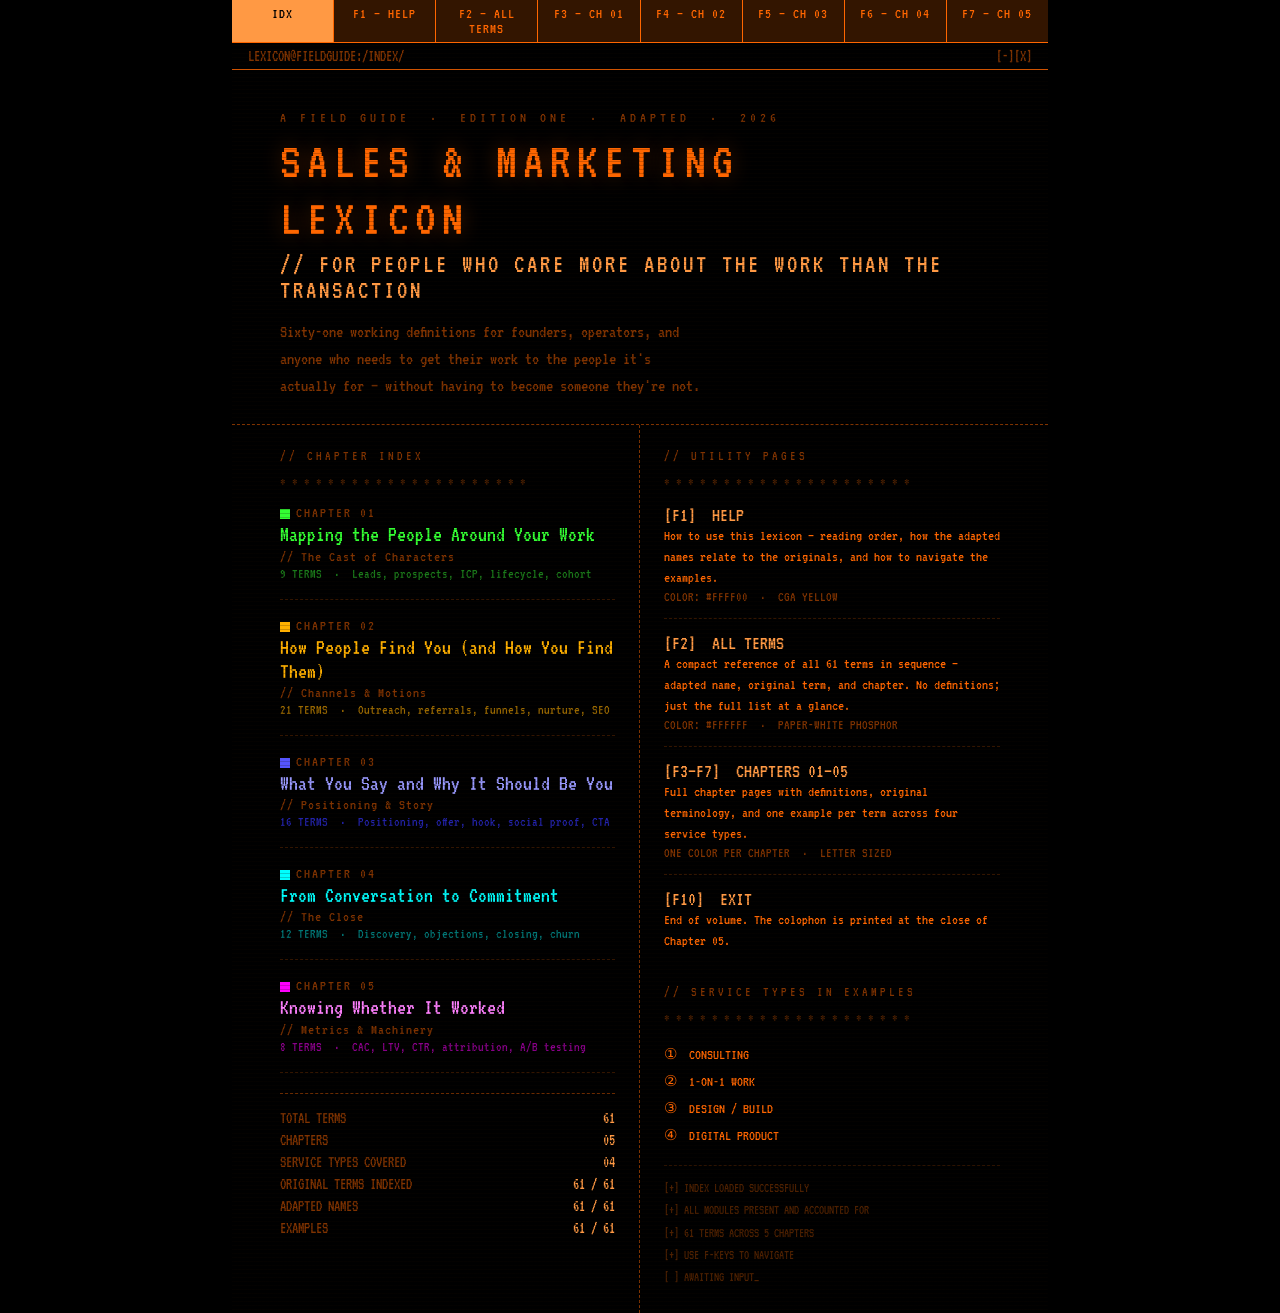
==== commit e1c4d8fd: "Move IDX tab first in tab bar" ====
--- a/lexicon-tabbed.html
+++ b/lexicon-tabbed.html
@@ -19,6 +19,7 @@
 
 <!-- ═══ SHARED TAB BAR ═══ -->
 <div class="fkbar">
+  <div class="fk dk" data-tab="idx">IDX</div>
   <div class="fk dk" data-tab="f1">F1 — HELP</div>
   <div class="fk dk" data-tab="f2">F2 — ALL TERMS</div>
   <div class="fk dk" data-tab="f3">F3 — CH 01</div>
@@ -26,7 +27,6 @@
   <div class="fk dk" data-tab="f5">F5 — CH 03</div>
   <div class="fk dk" data-tab="f6">F6 — CH 04</div>
   <div class="fk dk" data-tab="f7">F7 — CH 05</div>
-  <div class="fk dk" data-tab="idx">IDX</div>
 </div>
 
 <!-- ═══ IDX — INDEX ═══ -->
